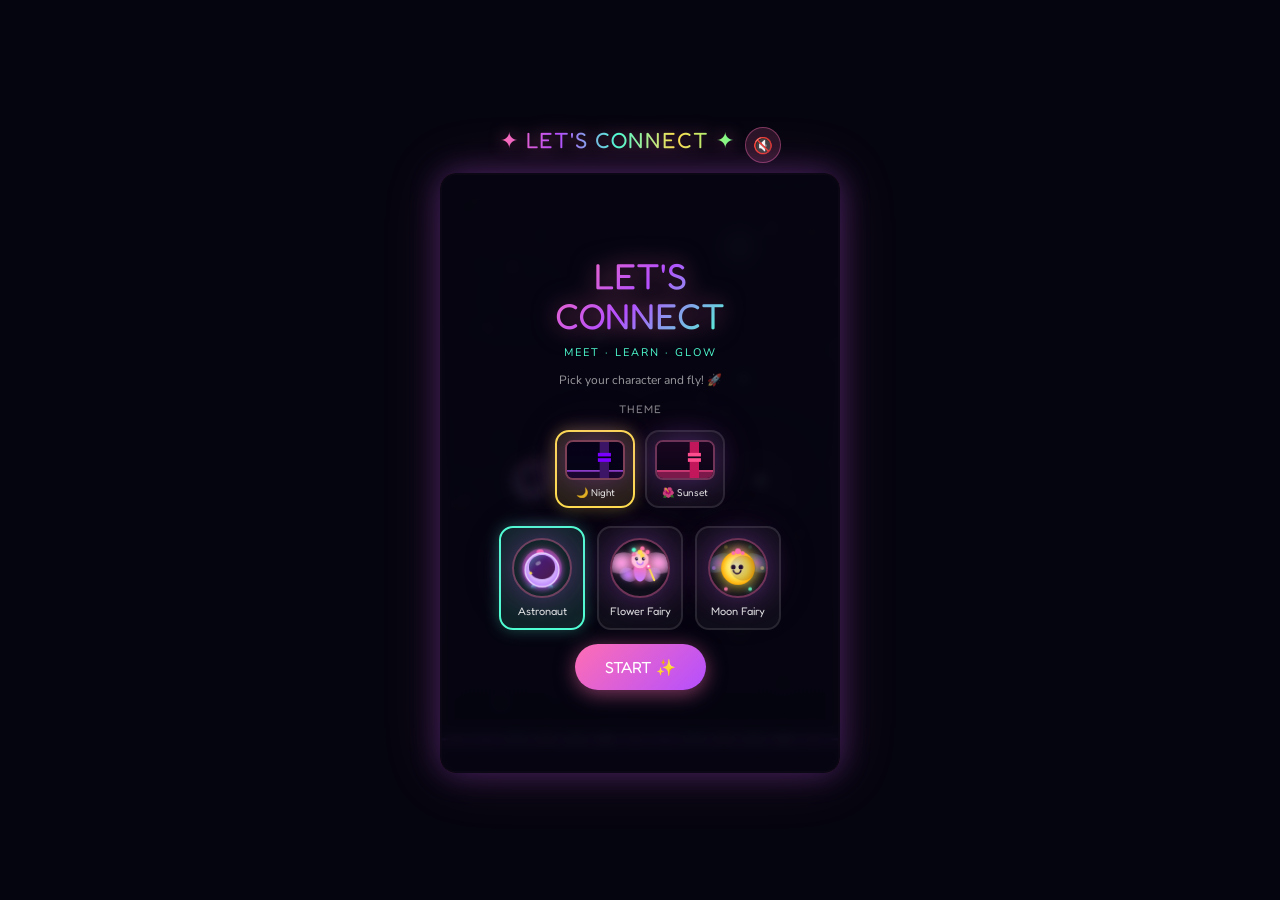
==== game.html @ 7c8306b0 "Add files via upload" ====
<!DOCTYPE html>
<html lang="en">
<head>
<meta charset="UTF-8">
<meta name="viewport" content="width=device-width, initial-scale=1.0, user-scalable=no">
<title>Let's Connect — Fly!</title>
<link rel="icon" type="image/png" href="./favicon.png">
<script src="https://telegram.org/js/telegram-web-app.js"></script>
<link rel="preconnect" href="https://fonts.googleapis.com">
  <link rel="preconnect" href="https://fonts.gstatic.com" crossorigin>
  <link href="https://fonts.googleapis.com/css2?family=Fredoka+One&family=Nunito:wght@700;800&display=swap" rel="stylesheet">
  <style>
:root { --pink:#ff6eb4; --purple:#b44fff; --teal:#4fffd4; --yellow:#ffe14f; --green:#6fff8e; --bg:#05050f; }
* { margin:0; padding:0; box-sizing:border-box; }
body { background:var(--bg); display:flex; flex-direction:column; align-items:center; justify-content:center; min-height:100vh; font-family:'Nunito',sans-serif; overflow:hidden; }
.brand { font-family:'Fredoka One',cursive; font-size:22px; margin-bottom:10px; letter-spacing:1px; background:linear-gradient(90deg,var(--pink),var(--purple),var(--teal),var(--yellow),var(--green)); -webkit-background-clip:text; -webkit-text-fill-color:transparent; background-clip:text; filter:drop-shadow(0 0 8px rgba(255,110,180,0.5)); }
.game-wrapper { position:relative; }
canvas { display:block; border-radius:16px; border:2px solid rgba(255,110,180,0.4); box-shadow:0 0 30px rgba(180,79,255,0.3),0 0 60px rgba(255,110,180,0.15); }
#overlay { position:absolute; inset:0; display:flex; flex-direction:column; align-items:center; justify-content:center; background:rgba(5,5,15,0.88); border-radius:16px; gap:10px; backdrop-filter:blur(6px); padding:20px; }
#overlay.hidden { display:none; }
.logo { font-family:'Fredoka One',cursive; font-size:36px; line-height:1.1; text-align:center; background:linear-gradient(135deg,var(--pink),var(--purple),var(--teal)); -webkit-background-clip:text; -webkit-text-fill-color:transparent; background-clip:text; filter:drop-shadow(0 0 12px rgba(255,110,180,0.6)); }
.tagline { font-size:11px; color:var(--teal); letter-spacing:2px; text-transform:uppercase; }
.hint { font-size:12px; color:rgba(255,255,255,0.6); text-align:center; line-height:1.8; }
.score-big { font-family:'Fredoka One',cursive; font-size:58px; background:linear-gradient(135deg,var(--yellow),var(--pink)); -webkit-background-clip:text; -webkit-text-fill-color:transparent; background-clip:text; line-height:1; }
.btn { padding:13px 30px; border:none; border-radius:50px; color:#fff; font-family:'Fredoka One',cursive; font-size:16px; cursor:pointer; transition:all 0.2s; text-decoration:none; display:inline-flex; align-items:center; gap:6px; }
.btn-primary { background:linear-gradient(135deg,var(--pink),var(--purple)); box-shadow:0 4px 20px rgba(255,110,180,0.5); }
.btn-primary:hover { transform:scale(1.07) translateY(-2px); }
.btn-twitter { background:linear-gradient(135deg,#1d9bf0,#0d6ebc); font-size:14px; padding:11px 20px; }
.btn-lc { background:linear-gradient(135deg,var(--teal),#00bfa5); color:#05050f; font-size:14px; padding:11px 20px; }
.btn-row { display:flex; gap:10px; flex-wrap:wrap; justify-content:center; }
#score-display { position:absolute; top:14px; left:50%; transform:translateX(-50%); font-family:'Fredoka One',cursive; font-size:28px; color:#fff; text-shadow:0 0 10px var(--pink),0 0 20px var(--purple); pointer-events:none; z-index:10; }
.char-grid { display:flex; gap:12px; justify-content:center; margin:4px 0; }
.char-card { display:flex; flex-direction:column; align-items:center; gap:6px; cursor:pointer; padding:10px 8px; border-radius:14px; border:2px solid rgba(255,255,255,0.1); background:rgba(255,255,255,0.04); transition:all 0.2s; width:86px; }
.char-card:hover { border-color:var(--pink); background:rgba(255,110,180,0.1); transform:translateY(-3px); }
.char-card.selected { border-color:var(--teal); background:rgba(79,255,212,0.12); box-shadow:0 0 16px rgba(79,255,212,0.3); }
.char-preview { width:60px; height:60px; border-radius:50%; }
.char-name { font-family:'Fredoka One',cursive; font-size:11px; color:rgba(255,255,255,0.85); text-align:center; }
.theme-grid { display:flex; gap:10px; justify-content:center; margin:4px 0; }
.theme-card { display:flex; flex-direction:column; align-items:center; gap:6px; cursor:pointer; padding:8px; border-radius:14px; border:2px solid rgba(255,255,255,0.1); background:rgba(255,255,255,0.04); transition:all 0.2s; width:80px; }
.theme-card:hover { border-color:var(--yellow); transform:translateY(-3px); }
.theme-card.selected { border-color:var(--yellow); background:rgba(255,225,79,0.12); box-shadow:0 0 16px rgba(255,225,79,0.3); }
.theme-preview { width:60px; height:40px; border-radius:8px; }
.theme-name { font-family:'Fredoka One',cursive; font-size:10px; color:rgba(255,255,255,0.85); text-align:center; }

</style>
</head>
<body>
<div style="display:flex;align-items:center;gap:10px;margin-bottom:10px;">
  <div class="brand">✦ LET'S CONNECT ✦</div>
  <button id="musicBtn" onclick="toggleMusic()" style="background:rgba(255,110,180,0.15);border:1.5px solid rgba(255,110,180,0.4);border-radius:50%;width:36px;height:36px;cursor:pointer;font-size:16px;display:flex;align-items:center;justify-content:center;color:white;">🔇</button>
</div>
<div class="game-wrapper">
  <canvas id="canvas" width="400" height="600"></canvas>
  <div id="score-display" style="display:none;">0</div>
  <div id="overlay">
    <div class="logo">LET'S<br>CONNECT</div>
    <div class="tagline">Meet · Learn · Glow</div>
    <div class="hint" id="hint-text">Pick your character and fly! 🚀</div>
    <div style="font-family:'Fredoka One',cursive;font-size:11px;color:rgba(255,255,255,0.5);letter-spacing:1px;text-transform:uppercase;">Theme</div>
    <div class="theme-grid">
      <div class="theme-card selected" id="theme-0" onclick="selectTheme(0)">
        <canvas class="theme-preview" id="tprev-0" width="60" height="40"></canvas>
        <div class="theme-name">🌙 Night</div>
      </div>
      <div class="theme-card" id="theme-1" onclick="selectTheme(1)">
        <canvas class="theme-preview" id="tprev-1" width="60" height="40"></canvas>
        <div class="theme-name">🌺 Sunset</div>
      </div>
    </div>
    <div class="char-grid">
      <div class="char-card selected" id="card-0" onclick="selectChar(0)">
        <canvas class="char-preview" id="prev-0" width="60" height="60"></canvas>
        <div class="char-name" id="cname-0">Astronaut</div>
      </div>
      <div class="char-card" id="card-1" onclick="selectChar(1)">
        <canvas class="char-preview" id="prev-1" width="60" height="60"></canvas>
        <div class="char-name" id="cname-1">Flower Fairy</div>
      </div>
      <div class="char-card" id="card-2" onclick="selectChar(2)">
        <canvas class="char-preview" id="prev-2" width="60" height="60"></canvas>
        <div class="char-name" id="cname-2">Moon Fairy</div>
      </div>
    </div>
    <button class="btn btn-primary" id="start-btn" onclick="startGame()">START ✨</button>
  </div>
</div>
<script>
// ── Telegram Mini App init ─────────────────────────────────
if(window.Telegram && window.Telegram.WebApp){
  var tg=window.Telegram.WebApp;
  tg.ready();
  tg.expand(); // Tam ekran aç
  tg.setHeaderColor('#05050f');
  tg.setBackgroundColor('#05050f');
}

// ── Text (English) ─────────────────────────────────────────
var T={
  shield:'🛡️ SHIELD!',
  point:'+1 ✦',
  lostLife:'💔',
  gameOver:'GAME OVER 🚀',
  score:'SCORE',
  retryBtn:'TRY AGAIN ✨',
  shareBtn:'𝕏 Share Score',
  tweetText:'🚀 I scored {score} points in Let\'s Connect! Can you beat it? ✨ #LetsConnect #Web3',
  charNames:['Astronaut','Flower Fairy','Moon Fairy']
};
function t(key){ return T[key]; }

// roundRect polyfill — eski tarayıcı desteği
if (!CanvasRenderingContext2D.prototype.roundRect) {
  CanvasRenderingContext2D.prototype.roundRect = function(x,y,w,h,r) {
    var rad = Array.isArray(r) ? r[0] : (typeof r === 'number' ? r : 0);
    this.beginPath();
    this.moveTo(x+rad,y); this.lineTo(x+w-rad,y);
    this.quadraticCurveTo(x+w,y,x+w,y+rad);
    this.lineTo(x+w,y+h-rad);
    this.quadraticCurveTo(x+w,y+h,x+w-rad,y+h);
    this.lineTo(x+rad,y+h);
    this.quadraticCurveTo(x,y+h,x,y+h-rad);
    this.lineTo(x,y+rad);
    this.quadraticCurveTo(x,y,x+rad,y);
    this.closePath();
  };
}

// ── Globals ────────────────────────────────────────────────
var selectedChar=0;
var canvas=document.getElementById('canvas');
var ctx=canvas.getContext('2d');
var overlay=document.getElementById('overlay');
var scoreDisplay=document.getElementById('score-display');
// ── Logical resolution (sabit) ────────────────────────────
var W = 400, H = 600;
canvas.style.width  = W + 'px';
canvas.style.height = H + 'px';

// ── DPR scaling: sharper on Retina, capped at 1.5x ───────
var DPR = Math.min(window.devicePixelRatio || 1, 1.5);
canvas.width  = W * DPR;
canvas.height = H * DPR;
ctx.setTransform(1, 0, 0, 1, 0, 0);
ctx.scale(DPR, DPR);
var GRAVITY=0.35, FLAP=-6.8, PIPE_W=62, PIPE_GAP=145, PIPE_SPEED=4.2;
var bird, pipes, score, gameRunning, animId, frame, started, dying;
var particles=[], scorePopups=[];
var trail=[]; // hayalet iz
var powerups=[], shieldActive=false, shieldTimer=0, shieldPulse=0, invincibleFrames=0;
var lastPipeFrame=0;
var lives=1, maxLives=1;

var COLORS=['#ffffff','#ff6eb4','#b44fff','#4fffd4','#ffe14f','#6fff8e'];
var stars=[], sparkles=[];
for(var _i=0;_i<120;_i++) stars.push({x:Math.random()*W,y:Math.random()*H,r:Math.random()*1.8+0.2,color:COLORS[Math.floor(Math.random()*COLORS.length)],alpha:Math.random(),twinkle:Math.random()*Math.PI*2});
for(var _i=0;_i<18;_i++) sparkles.push({x:Math.random()*W,y:Math.random()*H,size:Math.random()*6+3,color:COLORS[Math.floor(Math.random()*COLORS.length)],alpha:Math.random(),phase:Math.random()*Math.PI*2,vx:(Math.random()-0.5)*0.3,vy:-Math.random()*0.4-0.1});

// ── Themes ─────────────────────────────────────────────────
var selectedTheme=0;
var THEMES=[
  { // 🌙 Gece
    name:'Night',
    nightColors:{top:'#08001a',mid:'#0d0520',bot:'#050515'},
    dayColors:{top:'#1a0a3a',mid:'#3d1040',bot:'#7a1a4a'},
    pipeTop:'#2a0a4a',pipeMid:'#3d1566',pipeBot:'#1a0530',
    pipeGlow1:'#7b00ff',pipeGlow2:'#d966ff',
    pipeGlow3:'#ff0080',pipeGlow4:'#ff99cc',
    groundTop:'#1a0530',groundBot:'#08001a',groundLine:'#b44fff'
  },
  { // 🌺 Sunset Pink
    name:'Sunset',
    nightColors:{top:'#1a0520',mid:'#3d0a30',bot:'#0a0515'},
    dayColors:{top:'#ff6b35',mid:'#ff4d8f',bot:'#c2185b'},
    pipeTop:'#7b1a4a',pipeMid:'#c2185b',pipeBot:'#4a0a2a',
    pipeGlow1:'#ff4d8f',pipeGlow2:'#ff9de2',
    pipeGlow3:'#ff6b35',pipeGlow4:'#ffb347',
    groundTop:'#7b1a4a',groundBot:'#3d0a20',groundLine:'#ff4d8f'
  }
];

function selectTheme(idx){
  selectedTheme=idx;
  document.querySelectorAll('.theme-card').forEach(function(c,i){ c.classList.toggle('selected',i===idx); });
  drawThemePreviews();
  applyTheme();
}

function drawThemePreviews(){
  THEMES.forEach(function(th,i){
    var c=document.getElementById('tprev-'+i); if(!c) return;
    var cx=c.getContext('2d');
    // Arka plan
    var g=cx.createLinearGradient(0,0,0,40);
    g.addColorStop(0,th.nightColors.top);g.addColorStop(1,th.nightColors.bot);
    cx.fillStyle=g;cx.fillRect(0,0,60,40);
    // Zemin
    cx.fillStyle=th.groundTop;cx.fillRect(0,32,60,8);
    cx.strokeStyle=th.groundLine;cx.lineWidth=1.5;
    cx.beginPath();cx.moveTo(0,32);cx.lineTo(60,32);cx.stroke();
    // Mini boru
    cx.fillStyle=th.pipeMid;cx.fillRect(35,0,10,14);cx.fillRect(35,22,10,18);
    cx.fillStyle=th.pipeGlow1;cx.fillRect(33,12,14,4);cx.fillRect(33,18,14,4);
  });
}

function applyTheme(){
  var th=THEMES[selectedTheme];
  NIGHT_COLORS.top=th.nightColors.top; NIGHT_COLORS.mid=th.nightColors.mid; NIGHT_COLORS.bot=th.nightColors.bot;
  DAY_COLORS.top=th.dayColors.top; DAY_COLORS.mid=th.dayColors.mid; DAY_COLORS.bot=th.dayColors.bot;
  currentPipeTheme=th;
}
var currentPipeTheme=THEMES[0];
function selectChar(idx) {
  selectedChar=idx;
  document.querySelectorAll('.char-card').forEach(function(c,i){ c.classList.toggle('selected',i===idx); });
  initPreviews();
}
function drawPreview(id,idx) {
  var c=document.getElementById(id); if(!c) return;
  var cx=c.getContext('2d'); cx.clearRect(0,0,60,60);
  if(idx===0) drawAstronautOn(cx,30,30,18,0);
  if(idx===1) drawButterflyOn(cx,30,30,18,0);
  if(idx===2) drawMoonFairyOn(cx,30,30,18,0);
}
function initPreviews() {
  drawPreview('prev-0',0); drawPreview('prev-1',1); drawPreview('prev-2',2);
}

// ── Audio ──────────────────────────────────────────────────
var audioCtx=null;
function getAC() {
  if(!audioCtx) audioCtx=new(window.AudioContext||window.webkitAudioContext)();
  // iOS/Chrome autoplay politikası: suspended olabilir
  if(audioCtx.state==='suspended') audioCtx.resume();
  return audioCtx;
}

function playFlap() {
  try {
    var ac=getAC(),o=ac.createOscillator(),g=ac.createGain();
    o.connect(g);g.connect(ac.destination);o.type='square';
    o.frequency.setValueAtTime(440,ac.currentTime);
    o.frequency.setValueAtTime(330,ac.currentTime+0.04);
    o.frequency.setValueAtTime(220,ac.currentTime+0.08);
    g.gain.setValueAtTime(0.12,ac.currentTime);
    g.gain.exponentialRampToValueAtTime(0.001,ac.currentTime+0.12);
    o.start(); o.stop(ac.currentTime+0.13);
  } catch(e){}
}
function playPoint() {
  try {
    var ac=getAC();
    [[0,523,0.08],[0.07,659,0.08],[0.14,784,0.08],[0.21,1047,0.15]].forEach(function(tf){
      var o=ac.createOscillator(),g=ac.createGain();
      o.connect(g);g.connect(ac.destination);o.type='square';
      o.frequency.setValueAtTime(tf[1],ac.currentTime+tf[0]);
      g.gain.setValueAtTime(0.1,ac.currentTime+tf[0]);
      g.gain.exponentialRampToValueAtTime(0.001,ac.currentTime+tf[0]+tf[2]);
      o.start(ac.currentTime+tf[0]); o.stop(ac.currentTime+tf[0]+tf[2]+0.02);
    });
  } catch(e){}
}
function playDie() {
  try {
    var ac=getAC();
    [[0,440],[0.07,330],[0.14,220],[0.21,147],[0.28,110],[0.35,73]].forEach(function(tf){
      var o=ac.createOscillator(),g=ac.createGain();
      o.connect(g);g.connect(ac.destination);o.type='square';
      o.frequency.setValueAtTime(tf[1],ac.currentTime+tf[0]);
      g.gain.setValueAtTime(0.15,ac.currentTime+tf[0]);
      g.gain.exponentialRampToValueAtTime(0.001,ac.currentTime+tf[0]+0.07);
      o.start(ac.currentTime+tf[0]); o.stop(ac.currentTime+tf[0]+0.08);
    });
  } catch(e){}
}
function playHit() {
  // Can kaybedince daha hafif ses (die sesinden farklı)
  try {
    var ac=getAC();
    [[0,300,0.1],[0.08,200,0.1],[0.16,150,0.12]].forEach(function(tf){
      var o=ac.createOscillator(),g=ac.createGain();
      o.connect(g);g.connect(ac.destination);o.type='square';
      o.frequency.setValueAtTime(tf[1],ac.currentTime+tf[0]);
      g.gain.setValueAtTime(0.12,ac.currentTime+tf[0]);
      g.gain.exponentialRampToValueAtTime(0.001,ac.currentTime+tf[0]+tf[2]);
      o.start(ac.currentTime+tf[0]); o.stop(ac.currentTime+tf[0]+tf[2]+0.02);
    });
  } catch(e){}
}
function playShieldGet() {
  try {
    var ac=getAC();
    [[0,523,0.1],[0.09,659,0.1],[0.18,784,0.1],[0.27,1047,0.2],[0.47,1319,0.25]].forEach(function(tf){
      var o=ac.createOscillator(),g=ac.createGain();
      o.connect(g);g.connect(ac.destination);o.type='square';
      o.frequency.setValueAtTime(tf[1],ac.currentTime+tf[0]);
      g.gain.setValueAtTime(0.09,ac.currentTime+tf[0]);
      g.gain.exponentialRampToValueAtTime(0.001,ac.currentTime+tf[0]+tf[2]);
      o.start(ac.currentTime+tf[0]); o.stop(ac.currentTime+tf[0]+tf[2]+0.02);
    });
  } catch(e){}
}
function playShieldBreak() {
  try {
    var ac=getAC();
    [[0,880,0.08],[0.07,660,0.08],[0.14,440,0.08],[0.21,220,0.12],[0.33,110,0.15]].forEach(function(tf){
      var o=ac.createOscillator(),g=ac.createGain();
      o.connect(g);g.connect(ac.destination);o.type='square';
      o.frequency.setValueAtTime(tf[1],ac.currentTime+tf[0]);
      g.gain.setValueAtTime(0.13,ac.currentTime+tf[0]);
      g.gain.exponentialRampToValueAtTime(0.001,ac.currentTime+tf[0]+tf[2]);
      o.start(ac.currentTime+tf[0]); o.stop(ac.currentTime+tf[0]+tf[2]+0.02);
    });
  } catch(e){}
}

// ── Music ──────────────────────────────────────────────────
var musicOn=false,musicNodes=[],musicScheduler=null,mIdx=0,nextNoteTime=0,bassIdx=0,bassTime=0,drumIdx=0,drumTime=0;
var RETRO_MELODY=[
  {f:659,d:0.23},{f:659,d:0.23},{f:0,d:0.12},{f:659,d:0.23},{f:0,d:0.12},{f:523,d:0.23},{f:659,d:0.46},{f:784,d:0.46},{f:0,d:0.46},
  {f:392,d:0.46},{f:0,d:0.46},{f:523,d:0.46},{f:0,d:0.23},{f:392,d:0.46},{f:0,d:0.23},{f:330,d:0.46},{f:0,d:0.23},
  {f:349,d:0.23},{f:330,d:0.46},{f:0,d:0.12},{f:294,d:0.23},{f:0,d:0.12},{f:262,d:0.23},{f:294,d:0.23},{f:349,d:0.23},
  {f:0,d:0.12},{f:349,d:0.23},{f:392,d:0.23},{f:0,d:0.12},{f:523,d:0.23},{f:0,d:0.12},{f:392,d:0.23},{f:523,d:0.46},{f:659,d:0.46},
  {f:523,d:0.23},{f:440,d:0.23},{f:494,d:0.46},{f:392,d:0.46},{f:0,d:0.12},
  {f:523,d:0.46},{f:0,d:0.23},{f:392,d:0.46},{f:0,d:0.23},{f:330,d:0.46},{f:0,d:0.23},
  {f:349,d:0.23},{f:330,d:0.46},{f:0,d:0.12},{f:294,d:0.23},{f:0,d:0.12},{f:262,d:0.23},{f:294,d:0.23},{f:349,d:0.23},
  {f:349,d:0.23},{f:262,d:0.46},{f:0,d:0.46}
];
var RETRO_BASS=[
  {f:131,d:0.23},{f:165,d:0.23},{f:196,d:0.23},{f:165,d:0.23},{f:131,d:0.23},{f:165,d:0.23},{f:196,d:0.23},{f:165,d:0.23},
  {f:110,d:0.23},{f:147,d:0.23},{f:175,d:0.23},{f:147,d:0.23},{f:110,d:0.23},{f:147,d:0.23},{f:175,d:0.23},{f:147,d:0.23},
  {f:131,d:0.23},{f:165,d:0.23},{f:196,d:0.23},{f:165,d:0.23},{f:131,d:0.23},{f:165,d:0.23},{f:220,d:0.23},{f:196,d:0.23},
  {f:123,d:0.23},{f:155,d:0.23},{f:185,d:0.23},{f:155,d:0.23},{f:98,d:0.23},{f:131,d:0.23},{f:155,d:0.23},{f:131,d:0.23}
];
var RETRO_DRUM=[
  {k:true,s:false,d:0.23},{k:false,s:false,d:0.23},{k:false,s:true,d:0.23},{k:false,s:false,d:0.23},
  {k:true,s:false,d:0.23},{k:false,s:false,d:0.23},{k:false,s:true,d:0.23},{k:false,s:false,d:0.23}
];
function schedNote(freq,type,vol,start,dur) {
  if(!musicOn||freq<=0) return;
  try {
    var ac=getAC(),o=ac.createOscillator(),g=ac.createGain();
    o.connect(g);g.connect(ac.destination);o.type=type;o.frequency.setValueAtTime(freq,start);
    g.gain.setValueAtTime(0,start);g.gain.linearRampToValueAtTime(vol,start+0.01);
    g.gain.setValueAtTime(vol,start+dur*0.5);g.gain.linearRampToValueAtTime(0,start+dur);
    o.start(start);o.stop(start+dur+0.02);
    o.onended=function(){ var idx=musicNodes.indexOf(o); if(idx>-1) musicNodes.splice(idx,1); };
    musicNodes.push(o);
  } catch(e){}
}
function schedKick(start) {
  if(!musicOn) return;
  try {
    var ac=getAC(),o=ac.createOscillator(),g=ac.createGain();
    o.connect(g);g.connect(ac.destination);o.type='square';
    o.frequency.setValueAtTime(150,start);o.frequency.exponentialRampToValueAtTime(55,start+0.08);
    g.gain.setValueAtTime(0.18,start);g.gain.exponentialRampToValueAtTime(0.001,start+0.1);
    o.start(start);o.stop(start+0.11);
    o.onended=function(){ var idx=musicNodes.indexOf(o); if(idx>-1) musicNodes.splice(idx,1); };
    musicNodes.push(o);
  } catch(e){}
}
function schedSnare(start) {
  if(!musicOn) return;
  try {
    var ac=getAC(),buf=ac.createBuffer(1,ac.sampleRate*0.07,ac.sampleRate);
    var d=buf.getChannelData(0);
    for(var i=0;i<d.length;i++) d[i]=(Math.random()*2-1)*0.3;
    var src=ac.createBufferSource(),g=ac.createGain();
    var f=ac.createBiquadFilter();f.type='bandpass';f.frequency.value=2200;f.Q.value=0.8;
    src.buffer=buf;src.connect(f);f.connect(g);g.connect(ac.destination);
    g.gain.setValueAtTime(0.2,start);g.gain.exponentialRampToValueAtTime(0.001,start+0.06);
    src.start(start);src.stop(start+0.08);
    src.onended=function(){ var idx=musicNodes.indexOf(src); if(idx>-1) musicNodes.splice(idx,1); };
    musicNodes.push(src);
  } catch(e){}
}
function scheduleMusicAhead() {
  if(!musicOn) return;
  var ac=getAC(),AHEAD=0.5;
  while(nextNoteTime<ac.currentTime+AHEAD){
    var note=RETRO_MELODY[mIdx%RETRO_MELODY.length];
    schedNote(note.f,'square',0.008,nextNoteTime,note.d);
    nextNoteTime+=note.d; mIdx++;
  }
  while(bassTime<ac.currentTime+AHEAD+0.3){
    var b=RETRO_BASS[bassIdx%RETRO_BASS.length];
    schedNote(b.f,'square',0.012,bassTime,b.d*0.8);
    bassTime+=b.d; bassIdx++;
  }
  while(drumTime<ac.currentTime+AHEAD+0.3){
    var dr=RETRO_DRUM[drumIdx%RETRO_DRUM.length];
    if(dr.k) schedKick(drumTime);
    if(dr.s) schedSnare(drumTime);
    drumTime+=dr.d; drumIdx++;
  }
}
function startMusic() {
  if(musicScheduler) clearInterval(musicScheduler);
  musicNodes=[];mIdx=0;bassIdx=0;drumIdx=0;
  var ac=getAC();
  nextNoteTime=ac.currentTime+0.15;bassTime=nextNoteTime;drumTime=nextNoteTime;
  musicScheduler=setInterval(scheduleMusicAhead,50);
  document.getElementById('musicBtn').textContent='🎵';
}
function stopMusic() {
  if(musicScheduler){clearInterval(musicScheduler);musicScheduler=null;}
  musicNodes.forEach(function(n){try{n.stop();}catch(e){}});
  musicNodes=[];
  document.getElementById('musicBtn').textContent='🔇';
}
function toggleMusic() {
  musicOn=!musicOn;
  if(musicOn){startMusic();}
  else{stopMusic();}
}

// ── Particles ──────────────────────────────────────────────
function spawnExplosion(bx,by) {
  for(var i=0;i<70;i++){
    var a=Math.random()*Math.PI*2,sp=Math.random()*7+1;
    particles.push({
      x:bx,y:by,vx:Math.cos(a)*sp,vy:Math.sin(a)*sp-2,
      alpha:1,life:1,size:Math.random()*9+3,
      color:COLORS[Math.floor(Math.random()*COLORS.length)],
      type:Math.random()>0.4?'star':'circle',
      rotation:Math.random()*Math.PI*2,rotSpeed:(Math.random()-0.5)*0.35,
      decay:Math.random()*0.018+0.012,gravity:0.18
    });
  }
}
function updateParticles() {
  particles=particles.filter(function(p){return p.life>0;});
  particles.forEach(function(p){
    p.x+=p.vx;p.y+=p.vy;p.vy+=p.gravity;p.vx*=0.97;
    p.life-=p.decay;p.alpha=p.life;p.rotation+=p.rotSpeed;
  });
  scorePopups=scorePopups.filter(function(p){return p.alpha>0;});
  scorePopups.forEach(function(p){p.y+=p.vy;p.alpha-=0.022;});
}
function drawParticles() {
  particles.forEach(function(p){
    ctx.save();
    ctx.globalAlpha=Math.max(0,p.alpha);ctx.fillStyle=p.color;ctx.shadowColor=p.color;ctx.shadowBlur=10;
    ctx.translate(p.x,p.y);ctx.rotate(p.rotation);
    if(p.type==='circle'){
      ctx.beginPath();ctx.arc(0,0,p.size/2,0,Math.PI*2);ctx.fill();
    } else {
      var s=p.size/2;
      ctx.beginPath();ctx.moveTo(0,-s);ctx.lineTo(s*0.3,-s*0.3);ctx.lineTo(s,0);ctx.lineTo(s*0.3,s*0.3);
      ctx.lineTo(0,s);ctx.lineTo(-s*0.3,s*0.3);ctx.lineTo(-s,0);ctx.lineTo(-s*0.3,-s*0.3);
      ctx.closePath();ctx.fill();
    }
    ctx.restore();
  });
  scorePopups.forEach(function(p){
    ctx.save();
    ctx.globalAlpha=Math.max(0,p.alpha);
    ctx.font='bold 18px Fredoka One,cursive';
    ctx.fillStyle='#ffe14f';ctx.shadowColor='#ffe14f';ctx.shadowBlur=10;
    ctx.fillText(p.text,p.x,p.y);
    ctx.restore();
  });
}

// ── Background & Gece/Gündüz döngüsü ─────────────────────
var dayNight=0, dayNightDir=1, dayNightSpeed=0.0008;
// 0 = gece (mor/lacivert), 1 = gündüz (turuncu/pembe sunset)
var NIGHT_COLORS={top:'#08001a',mid:'#0d0520',bot:'#050515'};
var DAY_COLORS={top:'#1a0a3a',mid:'#3d1040',bot:'#7a1a4a'};

function lerpColor(c1,c2,amt){
  var r1=parseInt(c1.slice(1,3),16),g1=parseInt(c1.slice(3,5),16),b1=parseInt(c1.slice(5,7),16);
  var r2=parseInt(c2.slice(1,3),16),g2=parseInt(c2.slice(3,5),16),b2=parseInt(c2.slice(5,7),16);
  var r=Math.round(r1+(r2-r1)*amt),g=Math.round(g1+(g2-g1)*amt),b=Math.round(b1+(b2-b1)*amt);
  return 'rgb('+r+','+g+','+b+')';
}

function drawBackground() {
  // Gece/gündüz geçişini güncelle
  dayNight+=dayNightDir*dayNightSpeed*(started?1:0.3);
  if(dayNight>=1){dayNight=1;dayNightDir=-1;}
  if(dayNight<=0){dayNight=0;dayNightDir=1;}

  // Cache background gradient: only recalc when dayNight shifts enough
  if(!drawBackground._lastDN || Math.abs(drawBackground._lastDN - dayNight) > 0.004) {
    drawBackground._topC=lerpColor(NIGHT_COLORS.top,DAY_COLORS.top,dayNight);
    drawBackground._midC=lerpColor(NIGHT_COLORS.mid,DAY_COLORS.mid,dayNight);
    drawBackground._botC=lerpColor(NIGHT_COLORS.bot,DAY_COLORS.bot,dayNight);
    drawBackground._lastDN=dayNight;
  }
  var grad=ctx.createLinearGradient(0,0,0,H);
  grad.addColorStop(0,drawBackground._topC);grad.addColorStop(0.5,drawBackground._midC);grad.addColorStop(1,drawBackground._botC);
  ctx.fillStyle=grad;ctx.fillRect(0,0,W,H);

  // Gündüz geçişinde güneş/ay efekti
  if(dayNight>0.1){
    ctx.save();
    ctx.globalAlpha=dayNight*0.3;
    var sunG=ctx.createRadialGradient(W*0.8,H*0.15,0,W*0.8,H*0.15,80);
    sunG.addColorStop(0,'rgba(255,150,50,0.9)');
    sunG.addColorStop(1,'transparent');
    ctx.fillStyle=sunG;ctx.fillRect(0,0,W,H);
    ctx.restore();
  }
  if(dayNight<0.5){
    ctx.save();
    ctx.globalAlpha=(0.5-dayNight)*0.5;
    var moonG=ctx.createRadialGradient(W*0.75,H*0.12,0,W*0.75,H*0.12,40);
    moonG.addColorStop(0,'rgba(200,220,255,0.9)');
    moonG.addColorStop(1,'transparent');
    ctx.fillStyle=moonG;ctx.fillRect(0,0,W,H);
    ctx.restore();
  }

  [[80,120,100,'rgba(180,79,255,0.06)'],[320,300,130,'rgba(255,110,180,0.05)'],[160,450,90,'rgba(79,255,212,0.04)']].forEach(function(n){
    var g=ctx.createRadialGradient(n[0],n[1],0,n[0],n[1],n[2]);
    g.addColorStop(0,n[3]);g.addColorStop(1,'transparent');
    ctx.fillStyle=g;ctx.fillRect(n[0]-n[2],n[1]-n[2],n[2]*2,n[2]*2);
  });

  // Yıldızlar geceleri parlak, gündüz solar
  var starAlpha=1-dayNight*0.8;
  stars.forEach(function(s){
    s.twinkle+=0.02;s.alpha=0.4+Math.sin(s.twinkle)*0.5;
    ctx.globalAlpha=Math.max(0,s.alpha*starAlpha);ctx.fillStyle=s.color;
    ctx.beginPath();ctx.arc(s.x,s.y,s.r,0,Math.PI*2);ctx.fill();
    ctx.globalAlpha=1;
  });
  sparkles.forEach(function(sp){
    sp.phase+=0.03;sp.x+=sp.vx;sp.y+=sp.vy;
    if(sp.y<-10){sp.y=H+10;sp.x=Math.random()*W;}
    if(sp.x<0||sp.x>W) sp.vx*=-1;
    sp.alpha=0.3+Math.sin(sp.phase)*0.5;
    ctx.globalAlpha=Math.max(0,sp.alpha*starAlpha);ctx.fillStyle=sp.color;
    ctx.save();ctx.translate(sp.x,sp.y);ctx.rotate(sp.phase*0.5);
    var s=sp.size;
    ctx.beginPath();ctx.moveTo(0,-s);ctx.lineTo(s*0.3,-s*0.3);ctx.lineTo(s,0);ctx.lineTo(s*0.3,s*0.3);
    ctx.lineTo(0,s);ctx.lineTo(-s*0.3,s*0.3);ctx.lineTo(-s,0);ctx.lineTo(-s*0.3,-s*0.3);
    ctx.closePath();ctx.fill();ctx.restore();ctx.globalAlpha=1;
  });
}

// ── Pipes ──────────────────────────────────────────────────
function drawPipe(pipe) {
  var th=currentPipeTheme;
  // Cache body gradient per pipe (only recreate when x changes)
  if(!pipe._tg || pipe._tgX!==pipe.x || pipe._tgTheme!==selectedTheme) {
    pipe._tg=ctx.createLinearGradient(pipe.x,0,pipe.x+PIPE_W,0);
    pipe._tg.addColorStop(0,th.pipeTop);pipe._tg.addColorStop(0.45,th.pipeMid);pipe._tg.addColorStop(1,th.pipeBot);
    pipe._cg1=ctx.createLinearGradient(pipe.x-5,0,pipe.x+PIPE_W+5,0);
    pipe._cg1.addColorStop(0,th.pipeGlow1);pipe._cg1.addColorStop(0.5,th.pipeGlow2);pipe._cg1.addColorStop(1,th.pipeGlow1);
    pipe._cg2=ctx.createLinearGradient(pipe.x-5,0,pipe.x+PIPE_W+5,0);
    pipe._cg2.addColorStop(0,th.pipeGlow3);pipe._cg2.addColorStop(0.5,th.pipeGlow4);pipe._cg2.addColorStop(1,th.pipeGlow3);
    pipe._tgX=pipe.x; pipe._tgTheme=selectedTheme;
  }
  ctx.fillStyle=pipe._tg;ctx.beginPath();ctx.roundRect(pipe.x,0,PIPE_W,pipe.topH,[0,0,8,8]);ctx.fill();
  ctx.save();ctx.shadowColor=th.pipeGlow1;ctx.shadowBlur=16;
  ctx.fillStyle=pipe._cg1;ctx.beginPath();ctx.roundRect(pipe.x-6,pipe.topH-22,PIPE_W+12,22,[0,0,8,8]);ctx.fill();
  ctx.restore();
  var botY=pipe.topH+PIPE_GAP;
  ctx.fillStyle=pipe._tg;ctx.beginPath();ctx.roundRect(pipe.x,botY,PIPE_W,H-botY,[8,8,0,0]);ctx.fill();
  ctx.save();ctx.shadowColor=th.pipeGlow3;ctx.shadowBlur=16;
  ctx.fillStyle=pipe._cg2;ctx.beginPath();ctx.roundRect(pipe.x-6,botY,PIPE_W+12,22,[8,8,0,0]);ctx.fill();
  ctx.restore();
  ctx.save();ctx.globalAlpha=0.12;
  var botY2=pipe.topH+PIPE_GAP;
  var pg=ctx.createLinearGradient(pipe.x,pipe.topH,pipe.x,botY2);
  pg.addColorStop(0,'#ff6eb4');pg.addColorStop(0.5,'#4fffd4');pg.addColorStop(1,'#b44fff');
  ctx.fillStyle=pg;ctx.fillRect(pipe.x,pipe.topH,PIPE_W,PIPE_GAP);
  ctx.restore();
}

// ── Ground ─────────────────────────────────────────────────
function drawGround() {
  var th=currentPipeTheme;
  var gg=ctx.createLinearGradient(0,H-32,0,H);
  gg.addColorStop(0,th.groundTop);gg.addColorStop(1,th.groundBot);
  ctx.fillStyle=gg;ctx.fillRect(0,H-32,W,32);
  ctx.save();
  ctx.shadowColor=th.groundLine;ctx.shadowBlur=12;ctx.strokeStyle=th.groundLine;ctx.lineWidth=2;
  ctx.beginPath();ctx.moveTo(0,H-32);ctx.lineTo(W,H-32);ctx.stroke();
  for(var i=0;i<W;i+=30){
    var dc=COLORS[(Math.floor(i/30)+Math.floor(frame/20))%COLORS.length];
    ctx.fillStyle=dc;ctx.shadowColor=dc;
    ctx.beginPath();ctx.arc(i+15,H-32,2,0,Math.PI*2);ctx.fill();
  }
  ctx.restore();
}

// ── Characters ─────────────────────────────────────────────
function drawAstronautOn(cx,x,y,r,phase) {
  cx.save();cx.shadowColor='#ff6eb4';cx.shadowBlur=12;cx.globalAlpha=0.35;
  cx.beginPath();cx.arc(x,y,r+3,0,Math.PI*2);cx.fillStyle='#ff6eb4';cx.fill();cx.restore();
  var fH=6+Math.sin(phase*3)*3;
  cx.save();cx.shadowColor='#4fffd4';cx.shadowBlur=8;
  var fg=cx.createLinearGradient(x,y+r,x,y+r+fH);fg.addColorStop(0,'#4fffd4');fg.addColorStop(1,'transparent');
  cx.fillStyle=fg;
  cx.beginPath();cx.ellipse(x-r*0.5,y+r+fH/2,3,fH/2,0,0,Math.PI*2);cx.fill();
  cx.beginPath();cx.ellipse(x+r*0.5,y+r+fH/2,3,fH/2,0,0,Math.PI*2);cx.fill();
  cx.restore();
  var bg=cx.createRadialGradient(x-2,y-2,2,x,y,r);
  bg.addColorStop(0,'#fff');bg.addColorStop(0.5,'#e8d0ff');bg.addColorStop(1,'#c8a0ff');
  cx.fillStyle=bg;cx.shadowColor='#b44fff';cx.shadowBlur=8;
  cx.beginPath();cx.arc(x,y+2,r,0,Math.PI*2);cx.fill();
  cx.shadowBlur=0;cx.fillStyle='#1a0530';
  cx.beginPath();cx.ellipse(x,y-1,r-4,r-5,0,0,Math.PI*2);cx.fill();
  var vg=cx.createLinearGradient(x-r+4,y-r+4,x+r-4,y+r-4);
  vg.addColorStop(0,'rgba(79,255,212,0.5)');vg.addColorStop(0.4,'rgba(180,79,255,0.3)');vg.addColorStop(1,'rgba(255,110,180,0.2)');
  cx.fillStyle=vg;cx.beginPath();cx.ellipse(x,y-1,r-4,r-5,0,0,Math.PI*2);cx.fill();
  cx.fillStyle='rgba(255,255,255,0.35)';cx.beginPath();cx.ellipse(x-4,y-5,3,2,-0.5,0,Math.PI*2);cx.fill();
  cx.fillStyle='#ff6eb4';cx.beginPath();cx.arc(x-2,y-r+2,4,Math.PI,0);cx.fill();
  cx.strokeStyle='#e8d0ff';cx.lineWidth=1.5;cx.shadowColor='#b44fff';cx.shadowBlur=6;
  cx.beginPath();cx.arc(x,y+2,r,0,Math.PI*2);cx.stroke();
  cx.shadowBlur=0;cx.fillStyle='#ffe14f';cx.font='7px serif';cx.fillText('✦',x-r+3,y+8);
}
function drawButterflyOn(cx,x,y,r,phase) {
  // 🌸 Çiçek Perisi
  var wFlap=Math.sin(phase*3)*0.25;

  // Kanatlar
  [{dx:-r*1.1,dy:-r*0.3,rx:r*0.85,ry:r*0.6,rot:-0.3+wFlap,c1:'#ff9de2',c2:'#ffb3ec'},
   {dx:r*1.1,dy:-r*0.3,rx:r*0.85,ry:r*0.6,rot:0.3-wFlap,c1:'#ff9de2',c2:'#ffb3ec'},
   {dx:-r*0.7,dy:r*0.4,rx:r*0.55,ry:r*0.4,rot:0.4+wFlap,c1:'#c77dff',c2:'#e0aaff'},
   {dx:r*0.7,dy:r*0.4,rx:r*0.55,ry:r*0.4,rot:-0.4-wFlap,c1:'#c77dff',c2:'#e0aaff'}
  ].forEach(function(w){
    cx.save();cx.translate(x+w.dx,y+w.dy);cx.rotate(w.rot);
    var wg=cx.createRadialGradient(0,0,1,0,0,w.rx);
    wg.addColorStop(0,w.c1+'dd');wg.addColorStop(1,w.c2+'33');
    cx.fillStyle=wg;cx.shadowColor=w.c1;cx.shadowBlur=12;
    cx.beginPath();cx.ellipse(0,0,w.rx,w.ry,0,0,Math.PI*2);cx.fill();cx.restore();
  });

  // Vücut
  var bodyG=cx.createLinearGradient(x,y-r*0.5,x,y+r*0.8);
  bodyG.addColorStop(0,'#ff6eb4');bodyG.addColorStop(1,'#c77dff');
  cx.fillStyle=bodyG;cx.shadowColor='#ff6eb4';cx.shadowBlur=10;
  cx.beginPath();cx.ellipse(x,y+r*0.15,r*0.38,r*0.65,0,0,Math.PI*2);cx.fill();

  // Kafa
  var headG=cx.createRadialGradient(x-2,y-r*0.55,1,x,y-r*0.5,r*0.52);
  headG.addColorStop(0,'#ffe0f0');headG.addColorStop(1,'#ffb3d9');
  cx.fillStyle=headG;cx.shadowColor='#ff6eb4';cx.shadowBlur=8;
  cx.beginPath();cx.arc(x,y-r*0.5,r*0.52,0,Math.PI*2);cx.fill();

  // Çiçek tacı
  var flowerColors=['#ff6eb4','#ffe14f','#ff6eb4','#4fffd4','#ff6eb4'];
  for(var i=0;i<5;i++){
    var fa=(i/5)*Math.PI*2+phase*0.5;
    var fx=x+Math.cos(fa)*r*0.45, fy=(y-r*0.95)+Math.sin(fa)*r*0.22;
    cx.fillStyle=flowerColors[i];cx.shadowColor=flowerColors[i];cx.shadowBlur=6;
    cx.beginPath();cx.arc(fx,fy,r*0.13,0,Math.PI*2);cx.fill();
  }
  // Taç ortası
  cx.fillStyle='#ffe14f';cx.shadowColor='#ffe14f';cx.shadowBlur=8;
  cx.beginPath();cx.arc(x,y-r*0.95,r*0.14,0,Math.PI*2);cx.fill();

  // Gözler
  cx.fillStyle='#1a0530';cx.shadowBlur=0;
  cx.beginPath();cx.arc(x-r*0.2,y-r*0.55,r*0.1,0,Math.PI*2);cx.fill();
  cx.beginPath();cx.arc(x+r*0.2,y-r*0.55,r*0.1,0,Math.PI*2);cx.fill();
  cx.fillStyle='#fff';
  cx.beginPath();cx.arc(x-r*0.17,y-r*0.58,r*0.04,0,Math.PI*2);cx.fill();
  cx.beginPath();cx.arc(x+r*0.23,y-r*0.58,r*0.04,0,Math.PI*2);cx.fill();

  // Gülümseme
  cx.strokeStyle='#c77dff';cx.lineWidth=1.5;cx.lineCap='round';cx.shadowBlur=0;
  cx.beginPath();cx.arc(x,y-r*0.38,r*0.18,0.2,Math.PI-0.2);cx.stroke();

  // Çiçek tozu parçacıkları (sadece asıl karakterde, trail'de değil)
  if(cx===ctx){
    var dustC=['#ff6eb4','#ffe14f','#c77dff','#4fffd4'];
    for(var j=0;j<4;j++){
      var da=(j/4)*Math.PI*2+phase*2, dr=r*0.9+Math.sin(phase+j)*r*0.3;
      cx.save();cx.globalAlpha=0.5+Math.sin(phase*2+j)*0.4;
      cx.fillStyle=dustC[j];cx.shadowColor=dustC[j];cx.shadowBlur=6;
      cx.beginPath();cx.arc(x+Math.cos(da)*dr,y+Math.sin(da)*dr*0.6,2,0,Math.PI*2);cx.fill();
      cx.restore();
    }
  }

  // Asa
  cx.save();cx.translate(x+r*0.5,y-r*0.1);cx.rotate(-0.4+Math.sin(phase)*0.1);
  cx.strokeStyle='#ffe14f';cx.lineWidth=2;cx.shadowColor='#ffe14f';cx.shadowBlur=8;
  cx.beginPath();cx.moveTo(0,0);cx.lineTo(0,r*0.9);cx.stroke();
  cx.fillStyle='#ff6eb4';cx.shadowColor='#ff6eb4';cx.shadowBlur=12;
  cx.beginPath();cx.arc(0,0,r*0.15,0,Math.PI*2);cx.fill();
  cx.fillStyle='#fff';cx.shadowBlur=0;
  cx.beginPath();cx.arc(0,0,r*0.07,0,Math.PI*2);cx.fill();
  cx.restore();
}
function drawMoonFairyOn(cx,x,y,r,phase) {
  var dustColors=['#ffe14f','#4fffd4','#ff6eb4','#b44fff'];
  for(var i=0;i<6;i++){
    var a=phase*0.5+(i/6)*Math.PI*2,dx=Math.cos(a)*(r+8),dy=Math.sin(a)*(r+8);
    cx.save();cx.globalAlpha=0.5+Math.sin(phase+i)*0.4;
    cx.fillStyle=dustColors[i%4];cx.shadowColor=dustColors[i%4];cx.shadowBlur=6;
    cx.beginPath();cx.arc(x+dx,y+dy,2,0,Math.PI*2);cx.fill();cx.restore();
  }
  cx.save();cx.globalAlpha=0.6;var wFlap2=Math.sin(phase*3)*0.2;
  [[-r*1.1,-r*0.3,r*0.8,r*0.5,-0.5+wFlap2],[r*1.1,-r*0.3,r*0.8,r*0.5,0.5-wFlap2]].forEach(function(w){
    cx.save();cx.translate(x+w[0],y+w[1]);cx.rotate(w[4]);
    var wg=cx.createRadialGradient(0,0,1,0,0,w[2]);
    wg.addColorStop(0,'rgba(180,79,255,0.7)');wg.addColorStop(1,'rgba(79,255,212,0.1)');
    cx.fillStyle=wg;cx.shadowColor='#b44fff';cx.shadowBlur=12;
    cx.beginPath();cx.ellipse(0,0,w[2],w[3],0,0,Math.PI*2);cx.fill();cx.restore();
  });cx.restore();
  var mg=cx.createRadialGradient(x-2,y-2,2,x,y,r);
  mg.addColorStop(0,'#fffde0');mg.addColorStop(0.6,'#ffe14f');mg.addColorStop(1,'#ffaa00');
  cx.fillStyle=mg;cx.shadowColor='#ffe14f';cx.shadowBlur=16;
  cx.beginPath();cx.arc(x,y,r,0,Math.PI*2);cx.fill();
  cx.fillStyle='rgba(8,0,26,0.15)';cx.beginPath();cx.arc(x+r*0.3,y,r*0.75,0,Math.PI*2);cx.fill();
  cx.fillStyle='#1a0530';
  cx.beginPath();cx.arc(x-5,y-1,2.5,0,Math.PI*2);cx.fill();
  cx.beginPath();cx.arc(x+3,y-1,2.5,0,Math.PI*2);cx.fill();
  cx.strokeStyle='#1a0530';cx.lineWidth=1.5;cx.lineCap='round';
  cx.beginPath();cx.arc(x-1,y+2,4,0.2,Math.PI-0.2);cx.stroke();
  cx.fillStyle='#ff6eb4';cx.shadowColor='#ff6eb4';cx.shadowBlur=8;
  cx.beginPath();cx.arc(x,y-r,3,0,Math.PI*2);cx.fill();
  cx.beginPath();cx.arc(x-5,y-r+2,2,0,Math.PI*2);cx.fill();
  cx.beginPath();cx.arc(x+5,y-r+2,2,0,Math.PI*2);cx.fill();
}
function drawCharacter() {
  if(dying && Math.floor(frame/4)%2===0) return;

  // Trail güncelle
  if(started && gameRunning) {
    trail.push({x:bird.x, y:bird.y, alpha:0.45, wingPhase:bird.wingPhase});
    if(trail.length>5) trail.shift();
  } else {
    trail=[];
  }

  // Trail çiz (arkadan öne, soluk soluk)
  for(var i=0;i<trail.length;i++){
    var tr=trail[i];
    var a=tr.alpha*(i/trail.length)*0.5;
    ctx.save();
    ctx.globalAlpha=Math.max(0,a);
    ctx.translate(tr.x,tr.y);
    var sc=0.6+0.4*(i/trail.length);
    ctx.scale(sc,sc);
    // Karakter rengine göre iz rengi
    var trailColor=selectedChar===0?'#b44fff':selectedChar===1?'#ff9de2':'#ffe14f';
    ctx.shadowColor=trailColor;
    ctx.shadowBlur=12;
    if(selectedChar===0) drawAstronautOn(ctx,0,0,bird.radius,tr.wingPhase);
    if(selectedChar===1) drawButterflyOn(ctx,0,0,bird.radius,tr.wingPhase);
    if(selectedChar===2) drawMoonFairyOn(ctx,0,0,bird.radius,tr.wingPhase);
    ctx.restore();
  }

  var tilt=Math.min(Math.max(bird.vy*3.5,-35),70);
  bird.wingPhase=(bird.wingPhase||0)+0.18;
  ctx.save();ctx.translate(bird.x,bird.y);ctx.rotate(tilt*Math.PI/180);
  if(selectedChar===0) drawAstronautOn(ctx,0,0,bird.radius,bird.wingPhase);
  if(selectedChar===1) drawButterflyOn(ctx,0,0,bird.radius,bird.wingPhase);
  if(selectedChar===2) drawMoonFairyOn(ctx,0,0,bird.radius,bird.wingPhase);
  ctx.restore();
}

// ── Powerup ────────────────────────────────────────────────
function spawnPowerup() {
  var y=80+Math.random()*(H-160-32);
  powerups.push({x:W+20,y:y,r:14,pulse:0,type:'shield'});
}
function updatePowerups() {
  // Kalkan geri sayımı
  if(shieldActive){
    shieldTimer--;
    if(shieldTimer<=0){shieldActive=false;shieldTimer=0;}
  }
  // Powerup hareketi & toplama
  powerups=powerups.filter(function(p){
    p.x-=PIPE_SPEED; p.pulse+=0.1;
    var dx=p.x-bird.x,dy=p.y-bird.y;
    if(Math.sqrt(dx*dx+dy*dy)<bird.radius+p.r){
      shieldTimer=Math.min(shieldTimer+400,600);
      shieldActive=true;
      playShieldGet();
      scorePopups.push({x:bird.x-20,y:bird.y-30,text:t('shield'),alpha:1,vy:-1.5});
      return false;
    }
    return p.x+p.r>0;
  });
}
function drawPowerups() {
  powerups.forEach(function(p){
    ctx.save();
    ctx.globalAlpha=0.25+Math.sin(p.pulse)*0.15;
    ctx.strokeStyle='#4fffd4';ctx.shadowColor='#4fffd4';ctx.shadowBlur=20;ctx.lineWidth=3;
    ctx.beginPath();ctx.arc(p.x,p.y,p.r+6+Math.sin(p.pulse)*3,0,Math.PI*2);ctx.stroke();
    ctx.globalAlpha=0.9;
    var g=ctx.createRadialGradient(p.x-3,p.y-3,2,p.x,p.y,p.r);
    g.addColorStop(0,'#a0ffee');g.addColorStop(1,'#00bfa5');
    ctx.fillStyle=g;ctx.shadowColor='#4fffd4';ctx.shadowBlur=16;
    ctx.beginPath();ctx.arc(p.x,p.y,p.r,0,Math.PI*2);ctx.fill();
    ctx.globalAlpha=1;ctx.shadowBlur=0;
    ctx.font='bold 14px serif';ctx.textAlign='center';ctx.textBaseline='middle';
    ctx.fillStyle='#fff';ctx.fillText('🛡',p.x,p.y);
    ctx.restore();
  });
}

// ── Shield HUD ─────────────────────────────────────────────
function drawShield() {
  if(!shieldActive&&invincibleFrames<=0) return;
  shieldPulse+=0.07;
  var maxTimer=600;
  var ratio=shieldActive?(shieldTimer/maxTimer):0;
  var col=!shieldActive?'#ff6eb4':(ratio>0.3?'#4fffd4':(ratio>0.15?'#ffe14f':'#ff6eb4'));
  // Karakter etrafı halka
  var alpha=shieldActive?(0.25+Math.sin(shieldPulse*3)*0.1):((invincibleFrames/300)*0.35);
  var rr=bird.radius+8+Math.sin(shieldPulse*4)*2;
  ctx.save();
  ctx.globalAlpha=Math.max(0,alpha);
  ctx.strokeStyle=col;ctx.shadowColor=col;ctx.shadowBlur=22;ctx.lineWidth=3;
  ctx.beginPath();ctx.arc(bird.x,bird.y,rr,0,Math.PI*2);ctx.stroke();
  ctx.globalAlpha=Math.max(0,alpha*0.3);
  ctx.fillStyle=col;ctx.beginPath();ctx.arc(bird.x,bird.y,rr,0,Math.PI*2);ctx.fill();
  ctx.restore();

  // Başlangıç dokunulmazlık barı (invincibleFrames 300'den sayıyor)
  if(!shieldActive && invincibleFrames>0){
    var invRatio=invincibleFrames/300;
    var invCol=invRatio>0.5?'#4fffd4':(invRatio>0.25?'#ffe14f':'#ff6eb4');
    var barW=200, barH=12, barX=(W-barW)/2, barY=18;
    ctx.save();
    ctx.globalAlpha=1;
    ctx.fillStyle='rgba(0,0,0,0.45)';
    ctx.beginPath();ctx.roundRect(barX,barY,barW,barH,6);ctx.fill();
    ctx.fillStyle=invCol;ctx.shadowColor=invCol;ctx.shadowBlur=12;
    ctx.beginPath();ctx.roundRect(barX,barY,barW*invRatio,barH,6);ctx.fill();
    ctx.shadowBlur=10;ctx.font='14px serif';ctx.textAlign='center';ctx.textBaseline='middle';
    ctx.fillText('🛡️',barX-18,barY+barH/2+1);
    ctx.restore();
    return;
  }

  if(!shieldActive) return;
  // Kalkan powerup barı
  ctx.save();
  ctx.globalAlpha=1;
  ctx.font='bold 13px Fredoka One,cursive';ctx.textAlign='left';
  ctx.fillStyle=col;ctx.shadowColor=col;ctx.shadowBlur=8;
  ctx.fillText('🛡️',10,76);
  ctx.fillStyle='rgba(0,0,0,0.5)';ctx.beginPath();ctx.roundRect(30,66,60,7,3);ctx.fill();
  ctx.fillStyle=col;ctx.shadowColor=col;ctx.shadowBlur=6;
  ctx.beginPath();ctx.roundRect(30,66,60*ratio,7,3);ctx.fill();
  ctx.restore();
}

// ── Lives HUD ─────────────────────────────────────────────
function drawLives() {
  if(!gameRunning&&!dying) return;
  ctx.save();
  ctx.font='18px serif';ctx.textBaseline='top';
  // i=0: soldan birinci can, i=1: ikinci can (soldan sağa)
  for(var i=0;i<maxLives;i++){
    var active=i<lives;
    ctx.globalAlpha=active?1:0.2;
    ctx.shadowColor='#ff6eb4';
    ctx.shadowBlur=active?10:0;
    ctx.fillText('❤️',W-30-(maxLives-1-i)*26,12);
  }
  ctx.restore();
}

// ── Game logic ─────────────────────────────────────────────
function initBird() { return {x:90,y:H/2,vy:0,radius:16,wingPhase:0}; }
function spawnPipe() {
  var minH=70,maxH=H-PIPE_GAP-70;
  pipes.push({x:W+10,topH:Math.random()*(maxH-minH)+minH,passed:false});
}

function loseLife() {
  if(dying) return;
  lives--;
  invincibleFrames=90;
  playHit(); // die yerine daha hafif hit sesi
  spawnExplosion(bird.x,bird.y);
  scorePopups.push({x:bird.x-20,y:bird.y-30,text:t('lostLife'),alpha:1,vy:-2});
  if(lives<=0){
    dying=true;
    gameRunning=false;
    showGameOver();
  }
}

function checkCollision() {
  if(invincibleFrames>0){invincibleFrames--;return;}
  var bx=bird.x,by=bird.y,br=bird.radius;
  // Zemin & tavan
  if(by+br>=H-32||by-br<=0){
    if(shieldActive){
      shieldActive=false;shieldTimer=0;invincibleFrames=90;
      playShieldBreak();spawnExplosion(bx,by);return;
    }
    loseLife();return;
  }
  // Borular
  for(var i=0;i<pipes.length;i++){
    var p=pipes[i];
    if(bx+br>p.x+5&&bx-br<p.x+PIPE_W-5){
      if(by-br<p.topH||by+br>p.topH+PIPE_GAP){
        if(shieldActive){
          shieldActive=false;shieldTimer=0;invincibleFrames=90;
          playShieldBreak();spawnExplosion(bx,by);return;
        }
        loseLife();return;
      }
    }
  }
}

function flap() {
  if(!gameRunning||dying) return;
  if(!started){
    started=true;lastPipeFrame=frame;invincibleFrames=300;
    scorePopups.push({x:W/2-40,y:H/2-60,text:'🛡️ SHIELD ACTIVE!',alpha:1,vy:-1.2});
  }
  bird.vy=FLAP;
  playFlap();
}
document.addEventListener('keydown',function(e){if(e.code==='Space'){e.preventDefault();flap();}});
canvas.addEventListener('click',flap);
canvas.addEventListener('touchstart',function(e){e.preventDefault();flap();},{passive:false});

function startGame() {
  cancelAnimationFrame(animId);
  bird=initBird();pipes=[];particles=[];scorePopups=[];powerups=[];trail=[];
  shieldActive=false;shieldTimer=0;invincibleFrames=0;shieldPulse=0;
  score=0;frame=0;started=false;dying=false;gameRunning=true;
  lives=maxLives;lastPipeFrame=0;
  overlay.classList.add('hidden');
  scoreDisplay.style.display='block';
  scoreDisplay.textContent='0';
  spawnPipe();pipes[0].x=W+80;
  lastTick=0;
  animId=requestAnimationFrame(loop);
}

function showMainMenu() {
  cancelAnimationFrame(animId);
  bird=initBird();pipes=[];particles=[];scorePopups=[];powerups=[];trail=[];
  score=0;frame=0;started=false;dying=false;gameRunning=false;
  shieldActive=false;shieldTimer=0;invincibleFrames=0;shieldPulse=0;
  lives=maxLives;lastPipeFrame=0;
  scoreDisplay.style.display='none';
  overlay.innerHTML=
    '<div class="logo">LET\'S<br>CONNECT</div>'+
    '<div class="tagline">Meet · Learn · Glow</div>'+
    '<div class="hint">Pick your character and fly! 🚀</div>'+
    '<div style="font-family:\'Fredoka One\',cursive;font-size:11px;color:rgba(255,255,255,0.5);letter-spacing:1px;text-transform:uppercase;">Theme</div>'+
    '<div class="theme-grid">'+
      '<div class="theme-card '+(selectedTheme===0?'selected':'')+'" id="theme-0" onclick="selectTheme(0)"><canvas class="theme-preview" id="tprev-0" width="60" height="40"></canvas><div class="theme-name">🌙 Night</div></div>'+
      '<div class="theme-card '+(selectedTheme===1?'selected':'')+'" id="theme-1" onclick="selectTheme(1)"><canvas class="theme-preview" id="tprev-1" width="60" height="40"></canvas><div class="theme-name">🌺 Sunset</div></div>'+
    '</div>'+
    '<div class="char-grid">'+
      '<div class="char-card '+(selectedChar===0?'selected':'')+'" id="card-0" onclick="selectChar(0)"><canvas class="char-preview" id="prev-0" width="60" height="60"></canvas><div class="char-name" id="cname-0">'+t('charNames')[0]+'</div></div>'+
      '<div class="char-card '+(selectedChar===1?'selected':'')+'" id="card-1" onclick="selectChar(1)"><canvas class="char-preview" id="prev-1" width="60" height="60"></canvas><div class="char-name" id="cname-1">'+t('charNames')[1]+'</div></div>'+
      '<div class="char-card '+(selectedChar===2?'selected':'')+'" id="card-2" onclick="selectChar(2)"><canvas class="char-preview" id="prev-2" width="60" height="60"></canvas><div class="char-name" id="cname-2">'+t('charNames')[2]+'</div></div>'+
    '</div>'+
    '<button class="btn btn-primary" onclick="startGame()">START ✨</button>'+
    '<a class="btn btn-lc" href="https://letsconnect.community" target="_blank" rel="noopener noreferrer">🌐 Let\'s Connect</a>';
  overlay.classList.remove('hidden');
  setTimeout(function(){ initPreviews(); drawThemePreviews(); },50);
  menuLastTick=0;
  animId=requestAnimationFrame(menuLoop);
}

function showGameOver() {
  playDie();
  var tweetText=encodeURIComponent(t('tweetText').replace('{score}',score));
  var tweetUrl='https://twitter.com/intent/tweet?text='+tweetText;
  setTimeout(function(){
    dying=false;
    cancelAnimationFrame(animId);
    scoreDisplay.style.display='none';
    overlay.classList.remove('hidden');
    overlay.innerHTML=
      '<div class="logo" style="font-size:26px;">'+t('gameOver')+'</div>'+
      '<div class="score-big">'+score+'</div>'+
      '<div class="tagline">'+t('score')+'</div>'+
      '<div class="char-grid">'+
        '<div class="char-card '+(selectedChar===0?'selected':'')+'" id="card-0" onclick="selectChar(0)"><canvas class="char-preview" id="prev-0" width="60" height="60"></canvas><div class="char-name" id="cname-0">'+t('charNames')[0]+'</div></div>'+
        '<div class="char-card '+(selectedChar===1?'selected':'')+'" id="card-1" onclick="selectChar(1)"><canvas class="char-preview" id="prev-1" width="60" height="60"></canvas><div class="char-name" id="cname-1">'+t('charNames')[1]+'</div></div>'+
        '<div class="char-card '+(selectedChar===2?'selected':'')+'" id="card-2" onclick="selectChar(2)"><canvas class="char-preview" id="prev-2" width="60" height="60"></canvas><div class="char-name" id="cname-2">'+t('charNames')[2]+'</div></div>'+
      '</div>'+
      '<button class="btn btn-primary" onclick="startGame()">'+t('retryBtn')+'</button>'+
      '<button class="btn" style="background:rgba(255,255,255,0.15);font-size:14px;padding:11px 20px;" onclick="showMainMenu()">🏠 Main Menu</button>';
    setTimeout(initPreviews,50);
    bird=initBird(); frame=0;
    menuLastTick=0;
    animId=requestAnimationFrame(menuLoop);
  },1000);
}

// ── Main loop — 60 FPS kilidi ─────────────────────────────
var TICK=1000/60, lastTick=0;
function loop(ts) {
  animId=requestAnimationFrame(loop);
  if(!lastTick){lastTick=ts;return;}
  if(ts-lastTick<TICK) return;
  lastTick+=TICK;
  if(!gameRunning&&!dying) return;
  frame++;
  if(started && gameRunning){
    var spawnInterval=Math.max(55,75-Math.floor(score/15)*3);
    if(frame-lastPipeFrame>=spawnInterval){spawnPipe();lastPipeFrame=frame;}
    if(frame%600===300) spawnPowerup();
  }

  if(started && gameRunning){
    bird.vy+=GRAVITY; bird.vy=Math.min(bird.vy,7); bird.y+=bird.vy;
    for(var i=0;i<pipes.length;i++){
      var p=pipes[i]; p.x-=PIPE_SPEED;
      if(!p.passed&&p.x+PIPE_W<bird.x){
        p.passed=true;score++;
        if(scoreDisplay.textContent!=score) scoreDisplay.textContent=score;
        playPoint();
        scorePopups.push({x:bird.x+20,y:bird.y-20,text:t('point'),alpha:1,vy:-1.8});
      }
    }
    pipes=pipes.filter(function(p){return p.x+PIPE_W>-10;});
    updatePowerups();
    checkCollision();
  } else if(!gameRunning && !dying) {
    bird.y=H/2+Math.sin(frame*0.04)*8;
  }

  drawBackground();
  pipes.forEach(drawPipe);
  drawPowerups();
  drawGround();
  drawCharacter();
  drawShield();
  drawLives();
  updateParticles();drawParticles();

}

// ── Menu background animation ──────────────────────────────
var menuLastTick=0;
function menuLoop(ts) {
  if(gameRunning||dying) return; // oyun başladıysa dur, yeni RAF isteme
  animId=requestAnimationFrame(menuLoop);
  if(!menuLastTick||!ts){menuLastTick=ts||performance.now();return;}
  if(ts-menuLastTick<TICK) return;
  menuLastTick+=TICK;
  drawBackground(); drawGround();
  bird.y=H/2+Math.sin(frame*0.04)*8; frame++;
  drawCharacter();
  updateParticles(); drawParticles();
}

// ── Init ───────────────────────────────────────────────────
bird=initBird();pipes=[];particles=[];scorePopups=[];powerups=[];trail=[];
score=0;frame=0;started=false;dying=false;gameRunning=false;
shieldActive=false;shieldTimer=0;invincibleFrames=0;shieldPulse=0;
lives=maxLives;lastPipeFrame=0;
animId=requestAnimationFrame(menuLoop);
setTimeout(function(){ initPreviews(); drawThemePreviews(); applyTheme(); },200);
</script>
</body>
</html>
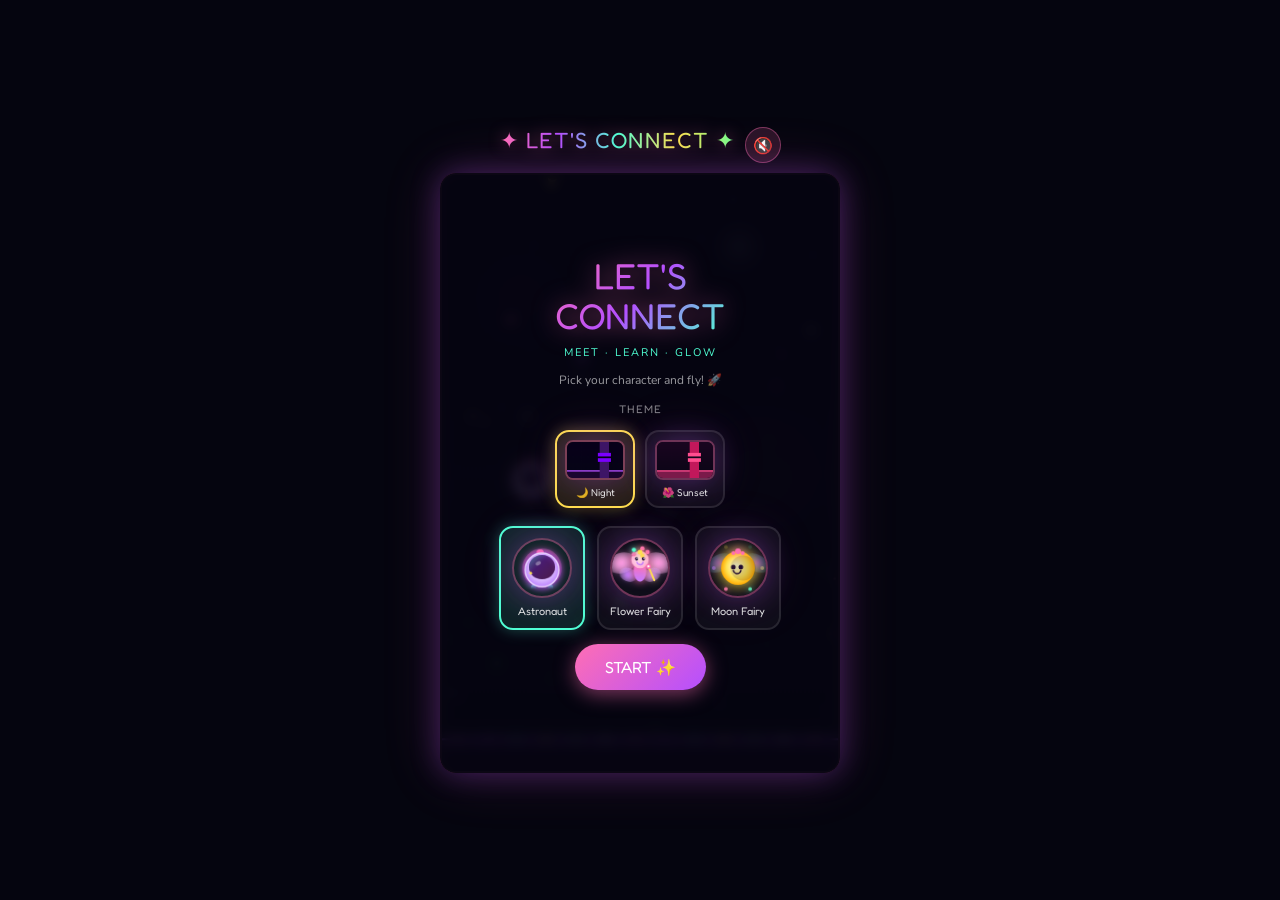
==== commit 85dcdd5f: "Add files via upload" ====
--- a/game.html
+++ b/game.html
@@ -5,7 +5,7 @@
 <meta name="viewport" content="width=device-width, initial-scale=1.0, user-scalable=no">
 <title>Let's Connect — Fly!</title>
 <link rel="icon" type="image/png" href="./favicon.png">
-<script src="https://telegram.org/js/telegram-web-app.js"></script>
+
 <link rel="preconnect" href="https://fonts.googleapis.com">
   <link rel="preconnect" href="https://fonts.gstatic.com" crossorigin>
   <link href="https://fonts.googleapis.com/css2?family=Fredoka+One&family=Nunito:wght@700;800&display=swap" rel="stylesheet">
@@ -85,15 +85,6 @@
   </div>
 </div>
 <script>
-// ── Telegram Mini App init ─────────────────────────────────
-if(window.Telegram && window.Telegram.WebApp){
-  var tg=window.Telegram.WebApp;
-  tg.ready();
-  tg.expand(); // Tam ekran aç
-  tg.setHeaderColor('#05050f');
-  tg.setBackgroundColor('#05050f');
-}
-
 // ── Text (English) ─────────────────────────────────────────
 var T={
   shield:'🛡️ SHIELD!',
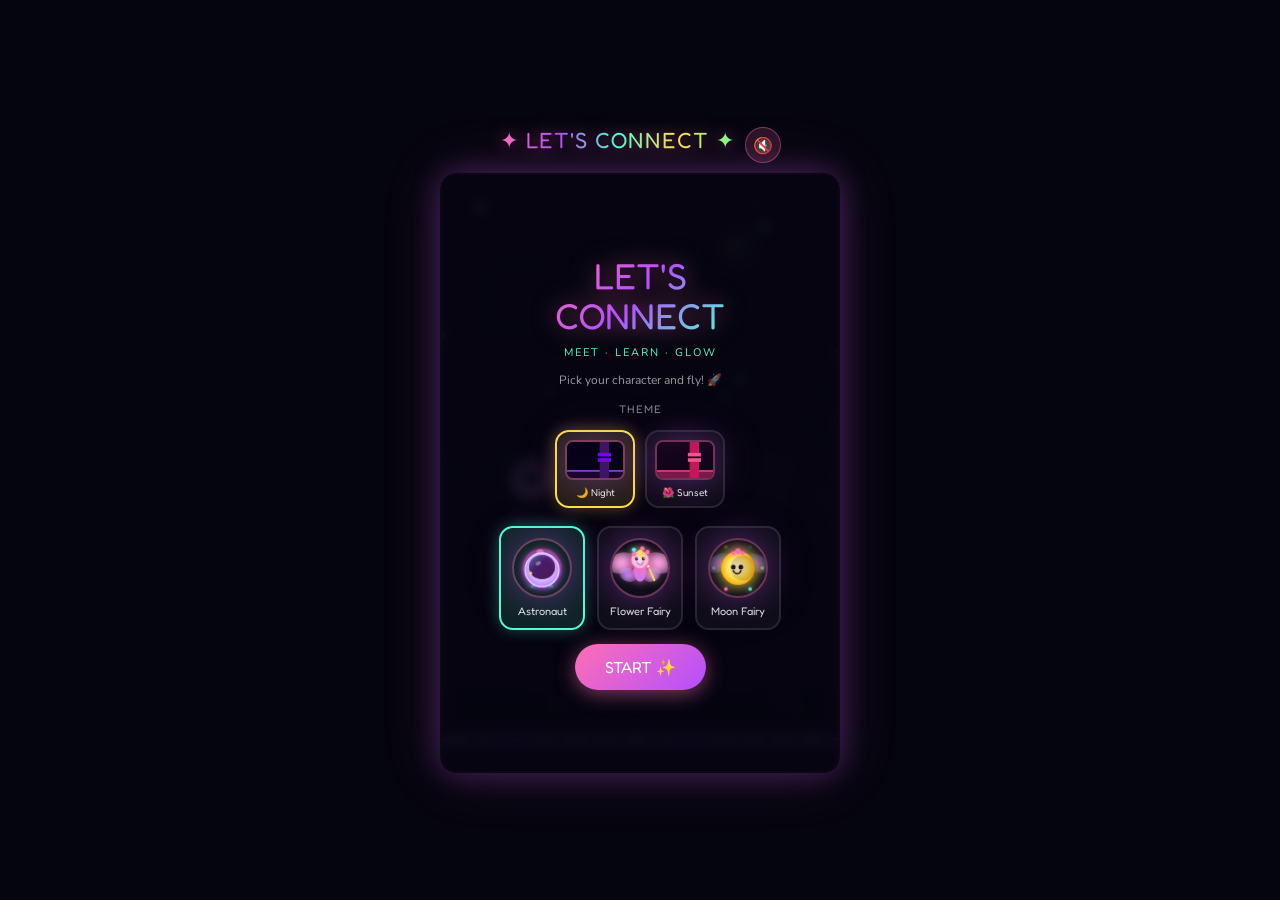
==== commit b2f31543: "Add files via upload" ====
--- a/game.html
+++ b/game.html
@@ -127,8 +127,11 @@
 canvas.style.width  = W + 'px';
 canvas.style.height = H + 'px';
 
-// ── DPR scaling: sharper on Retina, capped at 1.5x ───────
-var DPR = Math.min(window.devicePixelRatio || 1, 1.5);
+// ── Mobile detection ──────────────────────
+var isMobile = /Android|iPhone|iPad|iPod/i.test(navigator.userAgent);
+
+// ── DPR scaling: mobilde 1, masaüstünde max 1.5x ─────────
+var DPR = isMobile ? 1 : Math.min(window.devicePixelRatio || 1, 1.5);
 canvas.width  = W * DPR;
 canvas.height = H * DPR;
 ctx.setTransform(1, 0, 0, 1, 0, 0);
@@ -142,9 +145,11 @@
 var lives=1, maxLives=1;
 
 var COLORS=['#ffffff','#ff6eb4','#b44fff','#4fffd4','#ffe14f','#6fff8e'];
+var STAR_COUNT = isMobile ? 40 : 120;
+var SPARKLE_COUNT = isMobile ? 6 : 18;
 var stars=[], sparkles=[];
-for(var _i=0;_i<120;_i++) stars.push({x:Math.random()*W,y:Math.random()*H,r:Math.random()*1.8+0.2,color:COLORS[Math.floor(Math.random()*COLORS.length)],alpha:Math.random(),twinkle:Math.random()*Math.PI*2});
-for(var _i=0;_i<18;_i++) sparkles.push({x:Math.random()*W,y:Math.random()*H,size:Math.random()*6+3,color:COLORS[Math.floor(Math.random()*COLORS.length)],alpha:Math.random(),phase:Math.random()*Math.PI*2,vx:(Math.random()-0.5)*0.3,vy:-Math.random()*0.4-0.1});
+for(var _i=0;_i<STAR_COUNT;_i++) stars.push({x:Math.random()*W,y:Math.random()*H,r:Math.random()*1.8+0.2,color:COLORS[Math.floor(Math.random()*COLORS.length)],alpha:Math.random(),twinkle:Math.random()*Math.PI*2});
+for(var _i=0;_i<SPARKLE_COUNT;_i++) sparkles.push({x:Math.random()*W,y:Math.random()*H,size:Math.random()*6+3,color:COLORS[Math.floor(Math.random()*COLORS.length)],alpha:Math.random(),phase:Math.random()*Math.PI*2,vx:(Math.random()-0.5)*0.3,vy:-Math.random()*0.4-0.1});
 
 // ── Themes ─────────────────────────────────────────────────
 var selectedTheme=0;
@@ -546,14 +551,22 @@
     pipe._tgX=pipe.x; pipe._tgTheme=selectedTheme;
   }
   ctx.fillStyle=pipe._tg;ctx.beginPath();ctx.roundRect(pipe.x,0,PIPE_W,pipe.topH,[0,0,8,8]);ctx.fill();
-  ctx.save();ctx.shadowColor=th.pipeGlow1;ctx.shadowBlur=16;
-  ctx.fillStyle=pipe._cg1;ctx.beginPath();ctx.roundRect(pipe.x-6,pipe.topH-22,PIPE_W+12,22,[0,0,8,8]);ctx.fill();
-  ctx.restore();
+  if(!isMobile){
+    ctx.save();ctx.shadowColor=th.pipeGlow1;ctx.shadowBlur=16;
+    ctx.fillStyle=pipe._cg1;ctx.beginPath();ctx.roundRect(pipe.x-6,pipe.topH-22,PIPE_W+12,22,[0,0,8,8]);ctx.fill();
+    ctx.restore();
+  } else {
+    ctx.fillStyle=pipe._cg1;ctx.beginPath();ctx.roundRect(pipe.x-6,pipe.topH-22,PIPE_W+12,22,[0,0,8,8]);ctx.fill();
+  }
   var botY=pipe.topH+PIPE_GAP;
   ctx.fillStyle=pipe._tg;ctx.beginPath();ctx.roundRect(pipe.x,botY,PIPE_W,H-botY,[8,8,0,0]);ctx.fill();
-  ctx.save();ctx.shadowColor=th.pipeGlow3;ctx.shadowBlur=16;
-  ctx.fillStyle=pipe._cg2;ctx.beginPath();ctx.roundRect(pipe.x-6,botY,PIPE_W+12,22,[8,8,0,0]);ctx.fill();
-  ctx.restore();
+  if(!isMobile){
+    ctx.save();ctx.shadowColor=th.pipeGlow3;ctx.shadowBlur=16;
+    ctx.fillStyle=pipe._cg2;ctx.beginPath();ctx.roundRect(pipe.x-6,botY,PIPE_W+12,22,[8,8,0,0]);ctx.fill();
+    ctx.restore();
+  } else {
+    ctx.fillStyle=pipe._cg2;ctx.beginPath();ctx.roundRect(pipe.x-6,botY,PIPE_W+12,22,[8,8,0,0]);ctx.fill();
+  }
   ctx.save();ctx.globalAlpha=0.12;
   var botY2=pipe.topH+PIPE_GAP;
   var pg=ctx.createLinearGradient(pipe.x,pipe.topH,pipe.x,botY2);
@@ -714,8 +727,8 @@
 function drawCharacter() {
   if(dying && Math.floor(frame/4)%2===0) return;
 
-  // Trail güncelle
-  if(started && gameRunning) {
+  // Trail güncelle — mobilde kapalı (performans)
+  if(started && gameRunning && !isMobile) {
     trail.push({x:bird.x, y:bird.y, alpha:0.45, wingPhase:bird.wingPhase});
     if(trail.length>5) trail.shift();
   } else {
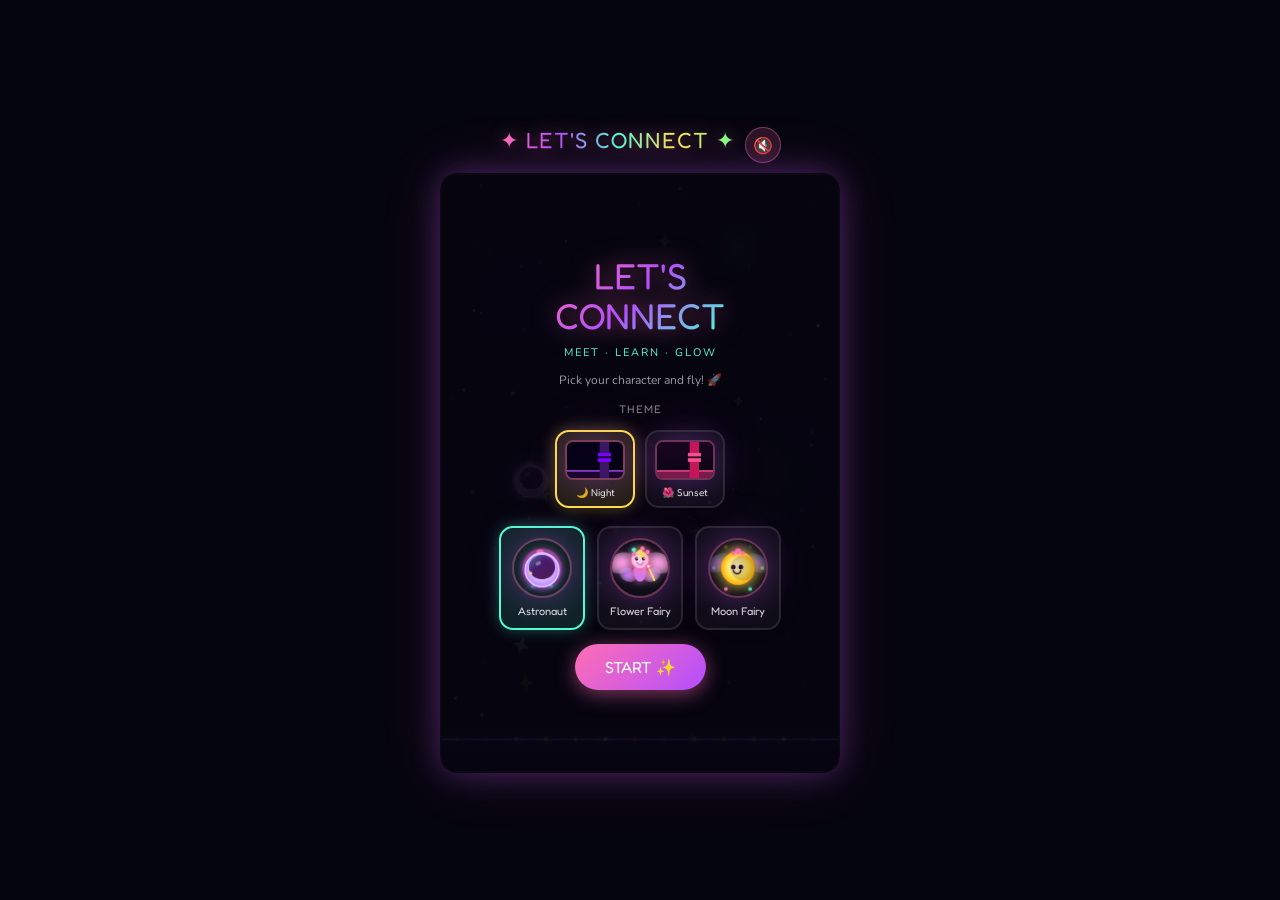
==== commit 28fc37f5: "Add files via upload" ====
--- a/game.html
+++ b/game.html
@@ -16,7 +16,10 @@
 .brand { font-family:'Fredoka One',cursive; font-size:22px; margin-bottom:10px; letter-spacing:1px; background:linear-gradient(90deg,var(--pink),var(--purple),var(--teal),var(--yellow),var(--green)); -webkit-background-clip:text; -webkit-text-fill-color:transparent; background-clip:text; filter:drop-shadow(0 0 8px rgba(255,110,180,0.5)); }
 .game-wrapper { position:relative; }
 canvas { display:block; border-radius:16px; border:2px solid rgba(255,110,180,0.4); box-shadow:0 0 30px rgba(180,79,255,0.3),0 0 60px rgba(255,110,180,0.15); }
-#overlay { position:absolute; inset:0; display:flex; flex-direction:column; align-items:center; justify-content:center; background:rgba(5,5,15,0.88); border-radius:16px; gap:10px; backdrop-filter:blur(6px); padding:20px; }
+@media (max-width:768px) {
+  canvas { box-shadow: none; border-radius:0; border:none; }
+}
+#overlay { position:absolute; inset:0; display:flex; flex-direction:column; align-items:center; justify-content:center; background:rgba(5,5,15,0.92); border-radius:16px; gap:10px; padding:20px; }
 #overlay.hidden { display:none; }
 .logo { font-family:'Fredoka One',cursive; font-size:36px; line-height:1.1; text-align:center; background:linear-gradient(135deg,var(--pink),var(--purple),var(--teal)); -webkit-background-clip:text; -webkit-text-fill-color:transparent; background-clip:text; filter:drop-shadow(0 0 12px rgba(255,110,180,0.6)); }
 .tagline { font-size:11px; color:var(--teal); letter-spacing:2px; text-transform:uppercase; }
@@ -413,7 +416,8 @@
 
 // ── Particles ──────────────────────────────────────────────
 function spawnExplosion(bx,by) {
-  for(var i=0;i<70;i++){
+  var count = isMobile ? 24 : 70;
+  for(var i=0;i<count;i++){
     var a=Math.random()*Math.PI*2,sp=Math.random()*7+1;
     particles.push({
       x:bx,y:by,vx:Math.cos(a)*sp,vy:Math.sin(a)*sp-2,
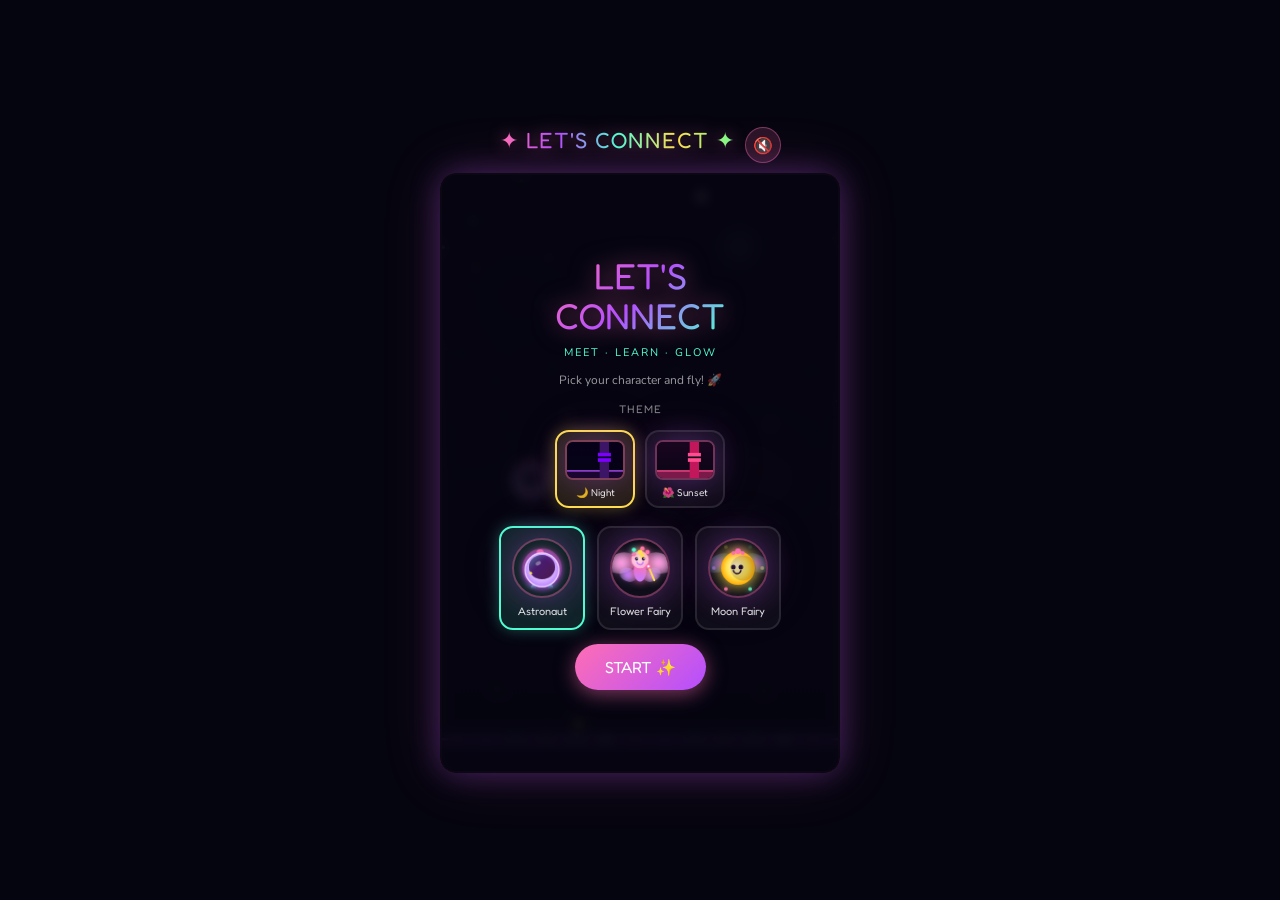
==== commit 2da3f61e: "Add files via upload" ====
--- a/game.html
+++ b/game.html
@@ -5,7 +5,7 @@
 <meta name="viewport" content="width=device-width, initial-scale=1.0, user-scalable=no">
 <title>Let's Connect — Fly!</title>
 <link rel="icon" type="image/png" href="./favicon.png">
-
+<script src="https://telegram.org/js/telegram-web-app.js"></script>
 <link rel="preconnect" href="https://fonts.googleapis.com">
   <link rel="preconnect" href="https://fonts.gstatic.com" crossorigin>
   <link href="https://fonts.googleapis.com/css2?family=Fredoka+One&family=Nunito:wght@700;800&display=swap" rel="stylesheet">
@@ -16,10 +16,7 @@
 .brand { font-family:'Fredoka One',cursive; font-size:22px; margin-bottom:10px; letter-spacing:1px; background:linear-gradient(90deg,var(--pink),var(--purple),var(--teal),var(--yellow),var(--green)); -webkit-background-clip:text; -webkit-text-fill-color:transparent; background-clip:text; filter:drop-shadow(0 0 8px rgba(255,110,180,0.5)); }
 .game-wrapper { position:relative; }
 canvas { display:block; border-radius:16px; border:2px solid rgba(255,110,180,0.4); box-shadow:0 0 30px rgba(180,79,255,0.3),0 0 60px rgba(255,110,180,0.15); }
-@media (max-width:768px) {
-  canvas { box-shadow: none; border-radius:0; border:none; }
-}
-#overlay { position:absolute; inset:0; display:flex; flex-direction:column; align-items:center; justify-content:center; background:rgba(5,5,15,0.92); border-radius:16px; gap:10px; padding:20px; }
+#overlay { position:absolute; inset:0; display:flex; flex-direction:column; align-items:center; justify-content:center; background:rgba(5,5,15,0.88); border-radius:16px; gap:10px; backdrop-filter:blur(6px); padding:20px; }
 #overlay.hidden { display:none; }
 .logo { font-family:'Fredoka One',cursive; font-size:36px; line-height:1.1; text-align:center; background:linear-gradient(135deg,var(--pink),var(--purple),var(--teal)); -webkit-background-clip:text; -webkit-text-fill-color:transparent; background-clip:text; filter:drop-shadow(0 0 12px rgba(255,110,180,0.6)); }
 .tagline { font-size:11px; color:var(--teal); letter-spacing:2px; text-transform:uppercase; }
@@ -88,6 +85,15 @@
   </div>
 </div>
 <script>
+// ── Telegram Mini App init ─────────────────────────────────
+if(window.Telegram && window.Telegram.WebApp){
+  var tg=window.Telegram.WebApp;
+  tg.ready();
+  tg.expand(); // Tam ekran aç
+  tg.setHeaderColor('#05050f');
+  tg.setBackgroundColor('#05050f');
+}
+
 // ── Text (English) ─────────────────────────────────────────
 var T={
   shield:'🛡️ SHIELD!',
@@ -130,11 +136,8 @@
 canvas.style.width  = W + 'px';
 canvas.style.height = H + 'px';
 
-// ── Mobile detection ──────────────────────
-var isMobile = /Android|iPhone|iPad|iPod/i.test(navigator.userAgent);
-
-// ── DPR scaling: mobilde 1, masaüstünde max 1.5x ─────────
-var DPR = isMobile ? 1 : Math.min(window.devicePixelRatio || 1, 1.5);
+// ── DPR scaling: sharper on Retina, capped at 1.5x ───────
+var DPR = Math.min(window.devicePixelRatio || 1, 1.5);
 canvas.width  = W * DPR;
 canvas.height = H * DPR;
 ctx.setTransform(1, 0, 0, 1, 0, 0);
@@ -148,11 +151,9 @@
 var lives=1, maxLives=1;
 
 var COLORS=['#ffffff','#ff6eb4','#b44fff','#4fffd4','#ffe14f','#6fff8e'];
-var STAR_COUNT = isMobile ? 40 : 120;
-var SPARKLE_COUNT = isMobile ? 6 : 18;
 var stars=[], sparkles=[];
-for(var _i=0;_i<STAR_COUNT;_i++) stars.push({x:Math.random()*W,y:Math.random()*H,r:Math.random()*1.8+0.2,color:COLORS[Math.floor(Math.random()*COLORS.length)],alpha:Math.random(),twinkle:Math.random()*Math.PI*2});
-for(var _i=0;_i<SPARKLE_COUNT;_i++) sparkles.push({x:Math.random()*W,y:Math.random()*H,size:Math.random()*6+3,color:COLORS[Math.floor(Math.random()*COLORS.length)],alpha:Math.random(),phase:Math.random()*Math.PI*2,vx:(Math.random()-0.5)*0.3,vy:-Math.random()*0.4-0.1});
+for(var _i=0;_i<120;_i++) stars.push({x:Math.random()*W,y:Math.random()*H,r:Math.random()*1.8+0.2,color:COLORS[Math.floor(Math.random()*COLORS.length)],alpha:Math.random(),twinkle:Math.random()*Math.PI*2});
+for(var _i=0;_i<18;_i++) sparkles.push({x:Math.random()*W,y:Math.random()*H,size:Math.random()*6+3,color:COLORS[Math.floor(Math.random()*COLORS.length)],alpha:Math.random(),phase:Math.random()*Math.PI*2,vx:(Math.random()-0.5)*0.3,vy:-Math.random()*0.4-0.1});
 
 // ── Themes ─────────────────────────────────────────────────
 var selectedTheme=0;
@@ -416,8 +417,7 @@
 
 // ── Particles ──────────────────────────────────────────────
 function spawnExplosion(bx,by) {
-  var count = isMobile ? 24 : 70;
-  for(var i=0;i<count;i++){
+  for(var i=0;i<70;i++){
     var a=Math.random()*Math.PI*2,sp=Math.random()*7+1;
     particles.push({
       x:bx,y:by,vx:Math.cos(a)*sp,vy:Math.sin(a)*sp-2,
@@ -555,22 +555,14 @@
     pipe._tgX=pipe.x; pipe._tgTheme=selectedTheme;
   }
   ctx.fillStyle=pipe._tg;ctx.beginPath();ctx.roundRect(pipe.x,0,PIPE_W,pipe.topH,[0,0,8,8]);ctx.fill();
-  if(!isMobile){
-    ctx.save();ctx.shadowColor=th.pipeGlow1;ctx.shadowBlur=16;
-    ctx.fillStyle=pipe._cg1;ctx.beginPath();ctx.roundRect(pipe.x-6,pipe.topH-22,PIPE_W+12,22,[0,0,8,8]);ctx.fill();
-    ctx.restore();
-  } else {
-    ctx.fillStyle=pipe._cg1;ctx.beginPath();ctx.roundRect(pipe.x-6,pipe.topH-22,PIPE_W+12,22,[0,0,8,8]);ctx.fill();
-  }
+  ctx.save();ctx.shadowColor=th.pipeGlow1;ctx.shadowBlur=16;
+  ctx.fillStyle=pipe._cg1;ctx.beginPath();ctx.roundRect(pipe.x-6,pipe.topH-22,PIPE_W+12,22,[0,0,8,8]);ctx.fill();
+  ctx.restore();
   var botY=pipe.topH+PIPE_GAP;
   ctx.fillStyle=pipe._tg;ctx.beginPath();ctx.roundRect(pipe.x,botY,PIPE_W,H-botY,[8,8,0,0]);ctx.fill();
-  if(!isMobile){
-    ctx.save();ctx.shadowColor=th.pipeGlow3;ctx.shadowBlur=16;
-    ctx.fillStyle=pipe._cg2;ctx.beginPath();ctx.roundRect(pipe.x-6,botY,PIPE_W+12,22,[8,8,0,0]);ctx.fill();
-    ctx.restore();
-  } else {
-    ctx.fillStyle=pipe._cg2;ctx.beginPath();ctx.roundRect(pipe.x-6,botY,PIPE_W+12,22,[8,8,0,0]);ctx.fill();
-  }
+  ctx.save();ctx.shadowColor=th.pipeGlow3;ctx.shadowBlur=16;
+  ctx.fillStyle=pipe._cg2;ctx.beginPath();ctx.roundRect(pipe.x-6,botY,PIPE_W+12,22,[8,8,0,0]);ctx.fill();
+  ctx.restore();
   ctx.save();ctx.globalAlpha=0.12;
   var botY2=pipe.topH+PIPE_GAP;
   var pg=ctx.createLinearGradient(pipe.x,pipe.topH,pipe.x,botY2);
@@ -731,8 +723,8 @@
 function drawCharacter() {
   if(dying && Math.floor(frame/4)%2===0) return;
 
-  // Trail güncelle — mobilde kapalı (performans)
-  if(started && gameRunning && !isMobile) {
+  // Trail güncelle
+  if(started && gameRunning) {
     trail.push({x:bird.x, y:bird.y, alpha:0.45, wingPhase:bird.wingPhase});
     if(trail.length>5) trail.shift();
   } else {
